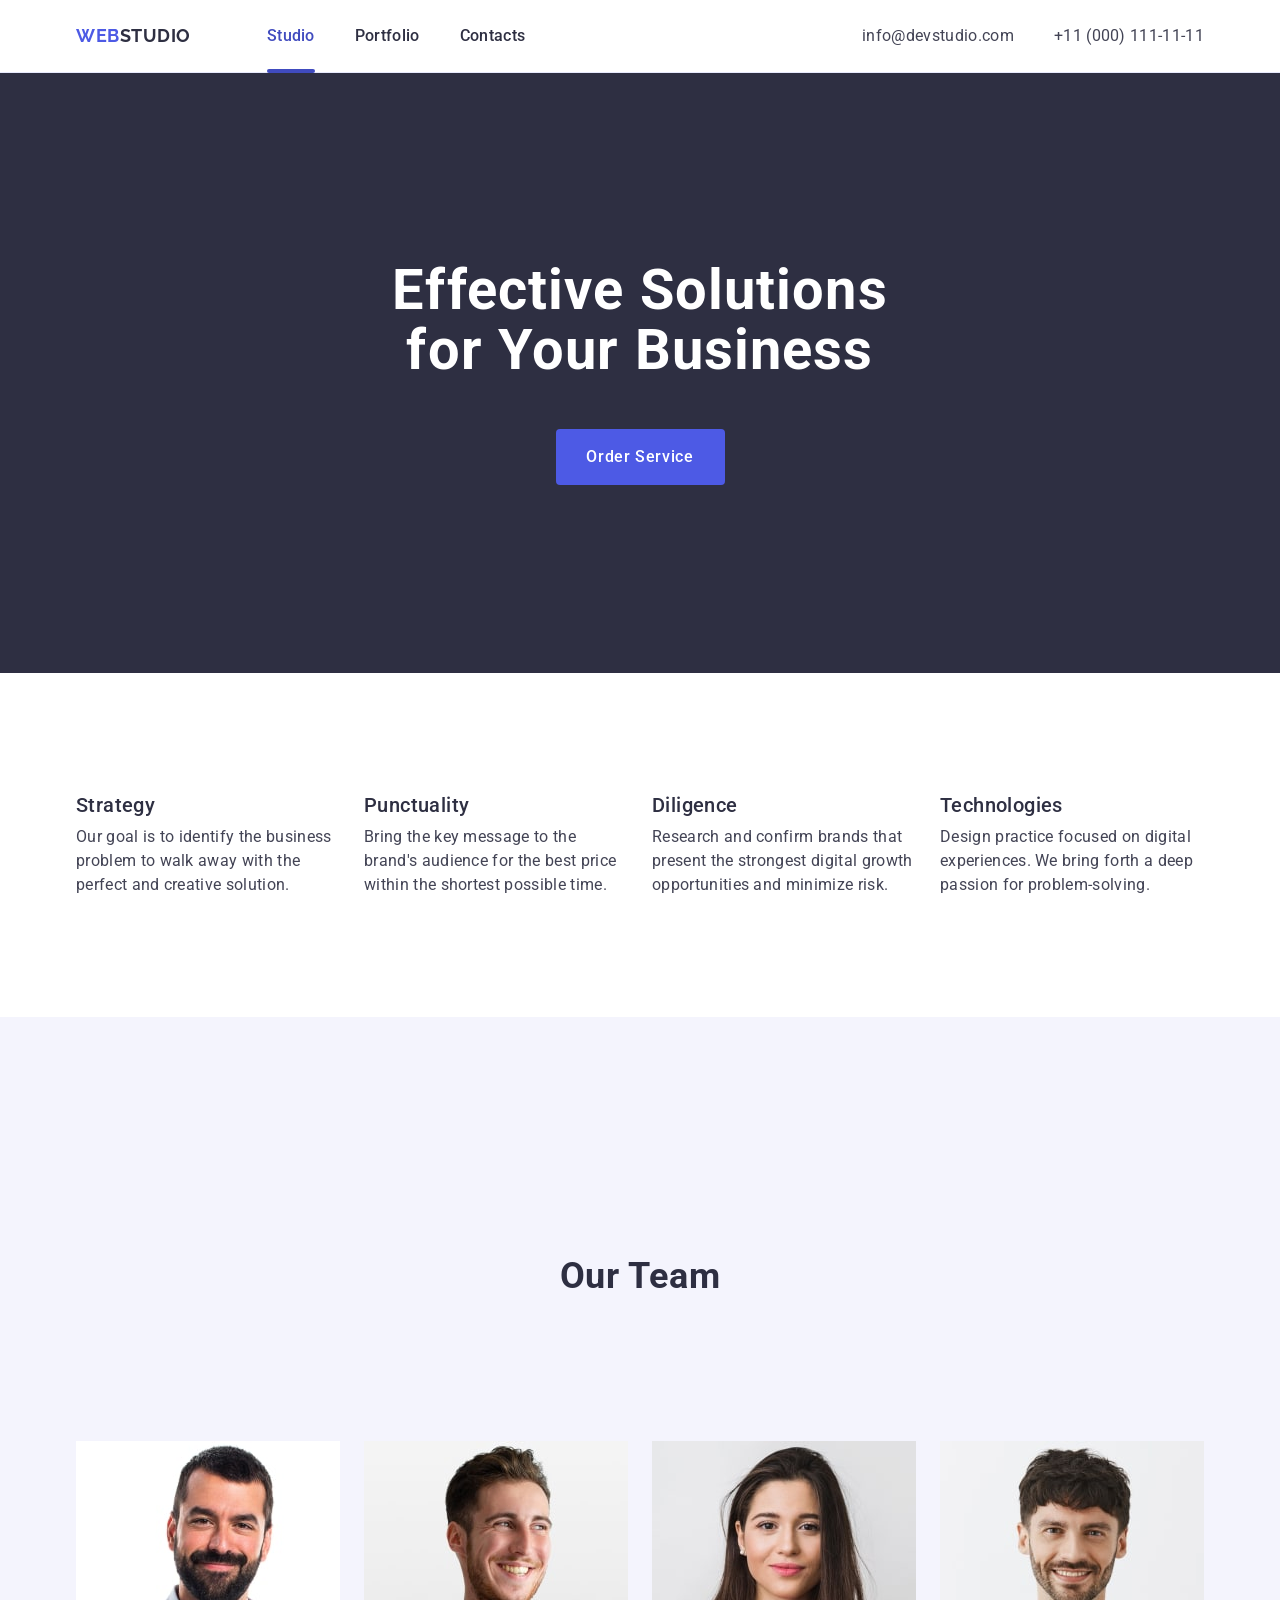
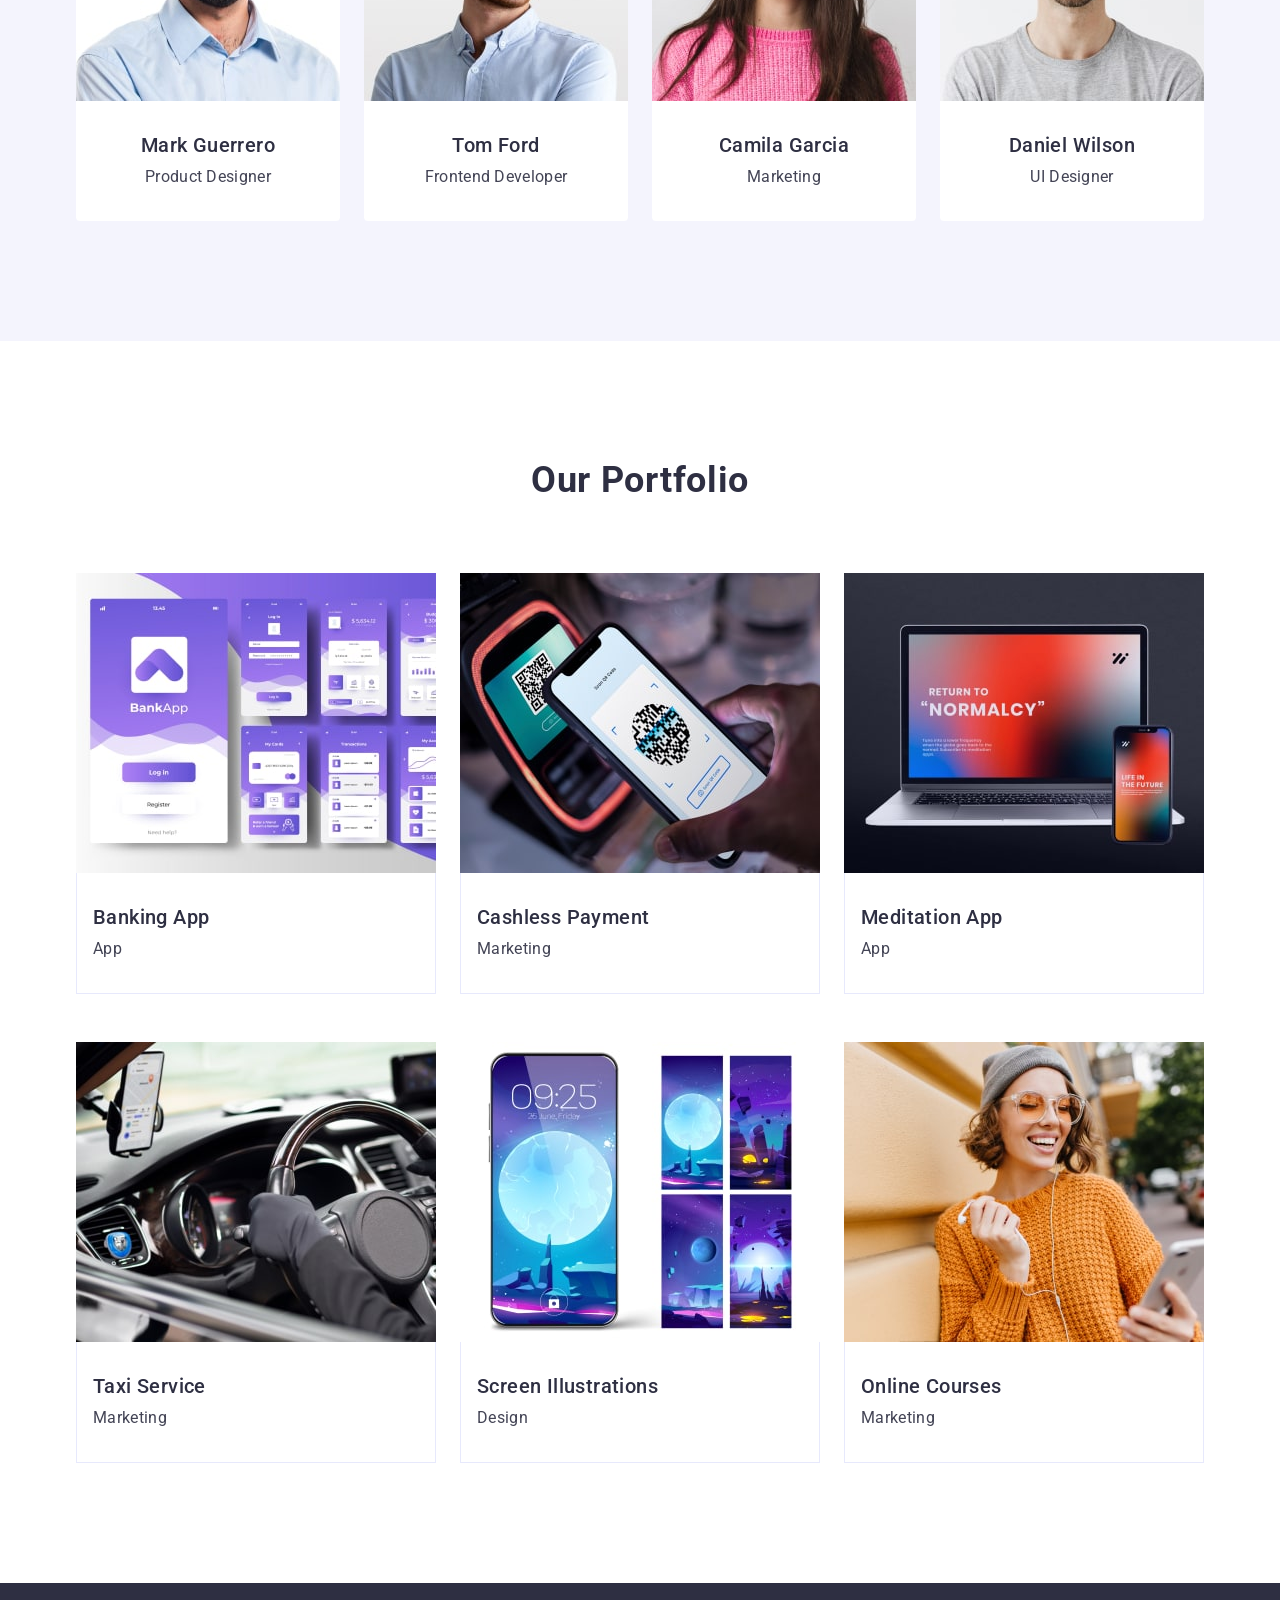
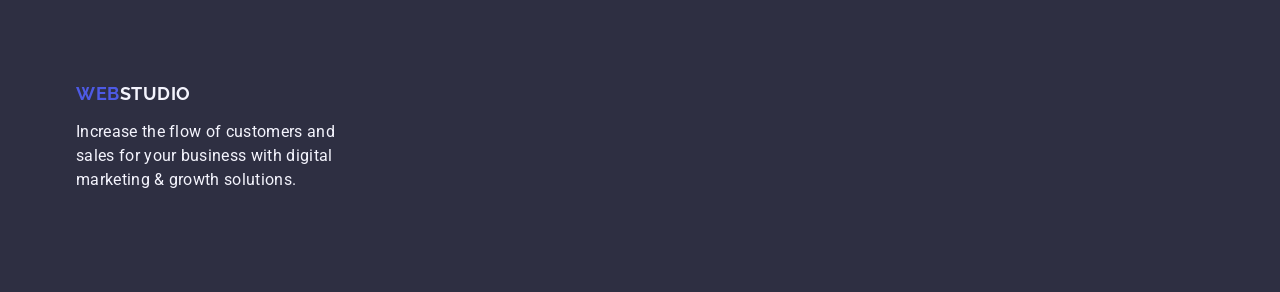
==== index.html @ a8d24aae "add styles to header" ====
<!DOCTYPE html>
<html lang="en">
<head>
    <meta charset="UTF-8">
    <meta name="viewport" content="width=, initial-scale=1.0">
    <title>goit-markup-hw-02</title>
    <link rel="preconnect" href="https://fonts.googleapis.com">
    <link rel="preconnect" href="https://fonts.gstatic.com" crossorigin>
    <link href="https://fonts.googleapis.com/css2?family=Raleway:wght@700&family=Roboto:wght@400;500;700&display=swap"
    rel="stylesheet">   
    <link rel="stylesheet" href="https://cdnjs.cloudflare.com/ajax/libs/modern-normalize/2.0.0/modern-normalize.min.css"
        integrity="sha512-4xo8blKMVCiXpTaLzQSLSw3KFOVPWhm/TRtuPVc4WG6kUgjH6J03IBuG7JZPkcWMxJ5huwaBpOpnwYElP/m6wg=="
        crossorigin="anonymous" referrerpolicy="no-referrer" />
    <link rel="stylesheet" href="./css/styles.css" />
</head>

<body>
    <!-- Верхня лінія-->
    <header class="header">
        <div class="container header-container">
            <nav class="header-navigation">
                <a class="header-logo" href="./index.html">Web<span class="header-accent">Studio</span></a>
            
                <ul class="header-menu-list">
                    <li class="header-nav-item ">
                        <a class="header-nav-link current" href="./index.html">Studio</a></li>
                    <li class="header-nav-item">
                        <a class="header-nav-link" href="">Portfolio</a></li>
                    <li class="header-nav-item">
                        <a class="header-nav-link" href="">Contacts</a></li>
                </ul>
            
            </nav>
            
            <address class="header-address">
                <ul class="header-address-list">
                    <li class="header-address-item">
                        <a class="header-address-link"
                            href="mailto:info@devstudio.com">info@devstudio.com</a>
                        </li>
                    <li class="header-address-item">
                        <a class="header-address-link" href="tel:+110001111111">+11 (000) 111-11-11</a>
                    </li>
                </ul>
            </address>
        </div>
        

    </header>

    <main>
        <section class="hero">
            <div class="container">
                <h1 class="hero-title">Effective Solutions for Your Business</h1>
                
                <button type="button" class="hero-btn">Order Service</button>
            </div>

        </section>

        <section class="features">
            <div class="container">
                <h2 class="visually-hidden">Features</h2>
                <ul class="features-list">
                    <li class="features-item">
                        <h3 class="features-subtitle">Strategy</h3>
                        <p class="features-item-text">Our goal is to identify the business problem to walk away with the perfect and
                            creative solution.</p>
                    </li>
                
                    <li class="features-item">
                        <h3 class="features-subtitle">Punctuality</h3>
                        <p class="features-item-text">Bring the key message to the brand's audience for the best price within the
                            shortest possible time.</p>
                    </li>
                
                    <li class="features-item">
                        <h3 class="features-subtitle">Diligence</h3>
                        <p class="features-item-text">Research and confirm brands that present the strongest digital growth
                            opportunities and minimize risk.</p>
                    </li>
                
                    <li class="features-item">
                        <h3 class="features-subtitle">Technologies</h3>
                        <p class="features-item-text">Design practice focused on digital experiences. We bring forth a deep passion for
                            problem-solving.</p>
                    </li>
                
                </ul>
            </div>
            
        </section>

        <!------ OUR TEAM -------->
        
        <section class="team">
            <div class="container">
                <h2 class="team-title">Our Team</h2>
                <ul class="team-list">
                    <li class="team-item">
                        <img class="team-photo" src="./images/img1.jpg" alt="Mark Guerrero" width="264" height="260">
                        <div class="team-container">
                            <h3 class="team-subtitle">Mark Guerrero</h3>
                            <p class="team-item-text">Product Designer</p>
                        </div>
                        
                    </li>
                
                    <li class="team-item">
                        <img class="team-photo" src="./images/img2.jpg" alt="Tom Ford" width="264" height="260">
                        <div class="team-container">
                            <h3 class="team-subtitle">Tom Ford</h3>
                            <p class="team-item-text">Frontend Developer</p>
                        </div>
                        
                    </li>
                
                    <li class="team-item">
                        <img class="team-photo" src="./images/img3.jpg" alt="Camila Garcia" width="264" height="260">
                        <div class="team-container">
                            <h3 class="team-subtitle">Camila Garcia</h3>
                            <p class="team-item-text">Marketing</p>
                        </div>
                        
                    </li>
                
                    <li class="team-item">
                        <img class="team-photo" src="./images/img4.jpg" alt="Daniel Wilson" width="264" height="260">
                        <div class="team-container">
                            <h3 class="team-subtitle">Daniel Wilson</h3>
                            <p class="team-item-text">UI Designer</p>
                        </div>
                       
                    </li>
                </ul>
            </div>
            
        </section>

        <!-- -----PORTFOLIO---------->
        <section class="portfolio">
            <div class="container portfolio-container">
                <h2 class="portfolio-title">Our Portfolio</h2>
                <ul class="portfolio-list">
                    <li class="portfolio-item">
                        <img class="portfolio-photo" src="./images/img5.jpg" alt="Banking App" width="360">
                        <div class="port-content">
                            <h3 class="portfolio-subtitle">Banking App</h3>
                            <p class="portfolio-item-text">App</p>
                        </div>
                        
                    </li>
                    <li class="portfolio-item">
                        <img class="portfolio-photo" src="./images/img6.jpg" alt="Cashless Payment" width="360">
                        <div class="port-content">
                            <h3 class="portfolio-subtitle">Cashless Payment</h3>
                            <p class="portfolio-item-text">Marketing</p>
                        </div>
                    <li class="portfolio-item">
                        <img class="portfolio-photo" src="./images/img7.jpg" alt="Meditation App" width="360">
                        <div class="port-content">
                            <h3 class="portfolio-subtitle">Meditation App</h3>
                            <p class="portfolio-item-text">App</p>
                        </div>
                    </li>
                    <li class="portfolio-item">
                        <img class="portfolio-photo" src="./images/img8.jpg" alt="Taxi Service" width="360">
                       <div class="port-content ">
                        <h3 class="portfolio-subtitle">Taxi Service</h3>
                        <p class="portfolio-item-text">Marketing</p>
                       </div>
                    </li>
                    <li class="portfolio-item">
                        <img class="portfolio-photo" src="./images/img9.jpg" alt="Screen Illustrations" width="360">
                        <div class="port-content">
                            <h3 class="portfolio-subtitle">Screen Illustrations</h3>
                            <p class="portfolio-item-text">Design</p>
                        </div>
                    </li>
                    <li class="portfolio-item">
                        <img class="portfolio-photo" src="./images/img10.jpg" alt="Girl with phone" width="360">
                        <div class="port-content">
                            <h3 class="portfolio-subtitle">Online Courses</h3>
                            <p class="portfolio-item-text">Marketing</p>
                        </div>
                    </li>
                </ul>
            </div>

            
        </section>

    </main>

    <!-- FOOTER-->
    <footer class="footer">
        <div class="container">
            <a class="footer-logo" href="./index.html">Web<span class="footer-accent">Studio</span></a>
            
            <p class="footer-text">Increase the flow of customers and sales for your business with digital marketing & growth
                solutions.</p>
        </div>
        
    </footer>

</body>
</html>
---- css/styles.css ----
:root {
    --iris: #4d5ae5;
    --ocean: #404bbf;
    --navy-blue: #2e2f42;
    --green: #31d0aa;
    --slate: #434455;
    --light-slate: #8e8f99;
    --cornflower: #e7e9fc;
    --cloud: #f4f4fd;
    --navy-blue-modal: rgba(46, 47, 66, 0.4);
    --grey: rgba(46, 47, 66, 0.7);
    --white: #fff;
    --dairy: #fcfcfc;
}


body {
    font-family: 'Roboto', sans-serif;
    color: #434455;
    background-color: #FFFFFF;
}

/* ------reset------ */

 ul,
 ol {
    list-style-type: none;
    margin-top: 0;
    margin-bottom: 0;
    padding-left: 0;
 }

 h1,
 h2,
 h3,
 h4,
 h5,
 h6,
 p {
    margin-top: 0;
    margin-bottom: 0;
 }

 a {
    text-decoration: none;
 }

 button {
    cursor: pointer;
 }

 img {
     display: block;
 }

   

 /*------ common------- */

.container {
    width: 1158px;
    padding: 0 15px;
    margin: 0 auto;
}

.visually-hidden {
    position: absolute;
    width: 1px;
    height: 1px;
    margin: -1px;
    border: 0;
    padding: 0;
    white-space: nowrap;
    clip-path: inset(100%);
    clip: rect(0 0 0 0);
    overflow: hidden;
}

/* --------------------HEADER----------------------- */

.header {
    border-bottom: 1px solid #e7e9fc;
    box-shadow: 0 1px 6px 0 rgba(46, 47, 66, 0.08), 0 1px 1px 0 rgba(46, 47, 66, 0.16), 0 2px 1px 0 rgba(46, 47, 66, 0.08);
    
}

.header-container {
    display: flex;
    align-items: center;
}


.header-navigation {
    display: flex;
    align-items: center;
}

 .header-logo {
    font-family: "Raleway", sans-serif;
    font-weight: 700;
    font-size: 18px;
    line-height: 1.17;
    letter-spacing: 0.03em;
    text-transform: uppercase;
    color: var(--iris);
    padding: 24px 0;
    margin-right: 76px;
 }

.header-menu-list {
    display: flex;
    align-items: center;
    gap: 40px;
}

 .header-accent {
   color: var(--navy-blue);
 }
 
 .header-nav-link {
    display: block;
    padding: 24px 0;
    font-weight: 500;
    font-size: 16px;
    line-height: 1.50;
    letter-spacing: 0.02em;
    color: var(--navy-blue);
    
 }

 .header-nav-link.current {
    position: relative;
 }

 .header-nav-link.current::after {
    content: '';
   
    position: absolute;
    left: 0;
    bottom: -1px;

    width: 100%;
    height: 4px;
    border-radius: 2px;

    background-color: var(--ocean);
    transition: color 250ms cubic-bezier(0.4, 0, 0.2, 1);

 }

 .header-address {
    font-style: normal;
    margin-left: auto;
 }

 .header-address-list {
    display: flex;
    align-items: center;
    gap: 40px;
 }

.header-nav-link:hover,
.header-nav-link:focus,
.header-address-link:hover,
.header-address-link:focus,
.header-nav-link.current {
    color: #404bbf;
}


 .header-address-link {
    display: block;
    padding: 24px 0;
    font-weight: 400;
    font-size: 16px;
    line-height: 1.50;
    letter-spacing: 0.02em;
    color: var(--slate);
    font-style: normal;
    transition: color 250ms cubic-bezier(0.4, 0, 0.2, 1);
 }

 .hero {
    background-color: #2e2f42;
    padding: 188px 0;   
}

.hero-title {
    max-width: 496px;
    margin: 0 auto;
    margin-bottom: 48px;
    font-weight: 700;
    font-size: 56px;
    line-height: 1.07;
    letter-spacing: 0.02em;
    text-align: center;
    color: #ffffff
   
}
 
 .hero-btn {
    min-width: 169px;
    height: 56px;
    border: none;
    border-radius: 4px;
    font-family: "Roboto", sans-serif;
    font-weight: 500;
    font-size: 16px;
    line-height: 1.50;
    letter-spacing: 0.04em;
    color: var(--white);
    background: var(--iris);
    margin: 0 auto;
    display: block;
 }
   
 .hero-btn:hover,
 .hero-btn:focus {
    background-color: #404BBF;
 }


 /*------------- FEATURES--------- */
.features {
    padding-top: 120px;
    padding-bottom: 120px;
}

.features-list {
    display: flex;
    align-items: center;
    gap: 24px;

}

.features-item {
    width: calc((100% - 72px) / 4);
}

 .features-subtitle {
    font-weight: 500;
    font-size: 20px;
    line-height: 1.20;
    letter-spacing: 0.02em;
    color: var(--navy-blue);
    margin-bottom: 8px;
 }

 .features-item-text {
    /* font-weight: 400; */
    font-size: 16px;
    line-height: 1.50;
    letter-spacing: 0.02em;
    color: var(--slate);
 }

 /* -----------OUR TEAM------- */
.team {
    background-color: #F4F4FD;
    padding: 120px 0;
    
}

.team-item {
    background-color: #FFFFFF;
    border-radius: 0px 0px 4px 4px;
}

.team-container {
    padding: 32px 0;
}


 .team-title {
    margin-bottom: 72px;
    padding-top: 120px;
    padding-bottom: 72px;
    font-weight: 700;
    font-size: 36px;
    line-height: 1.11;
    letter-spacing: 0.02em;
    text-align: center;
    color: var(--navy-blue);
    text-transform: capitalize;
 }

.team-list {
    display: flex;
    align-items: center;
    gap: 24px;
}

.team-subtitle {
    margin-bottom: 8px;
    font-weight: 500;
    font-size: 20px;
    line-height: 1.20;
    letter-spacing: 0.02em;
    text-align: center;
    color: var(--navy-blue);
    
}

.team-item-text {
    font-size: 16px;
    line-height: 1.50;
    letter-spacing: 0.02em;
    text-align: center;
    color: var(--slate);
}

/* ------OUR PORTFOLIO------ */
.portfolio {
    padding-top: 120px;
    padding-bottom: 120px;
}



.portfolio-title {
    margin-bottom: 72px;
    font-weight: 700;
    font-size: 36px;
    line-height: 1.11;
    text-align: center;
    letter-spacing: 0.02em;
    color: var(--navy-blue);
    text-transform: capitalize;
}

.portfolio-list {
    display: flex;
    flex-wrap: wrap;
    align-items: center;
    column-gap: 24px;
    row-gap: 48px;
}

.portfolio-item {
    width: calc((100% - 48px) / 3);
}

.port-content {
padding: 32px 16px;
border: 1px solid #e7e9fc;
border-top: none;
}

.portfolio-subtitle {
    margin-bottom: 8px;
    font-weight: 500;
    font-size: 20px;
    line-height: 1.20;
    letter-spacing: 0.02em;
    color: var(--navy-blue);
}

.portfolio-item-text {
    font-size: 16px;
    line-height: 1.50;
    letter-spacing: 0.02em;
    color: var(--slate);
}

/* -------Footer-------- */
.footer {
    background-color: #2e2f42;
    padding: 100px 0;
}

.footer-logo {
    display: inline-block;
    margin-bottom: 16px;
    font-family: "Raleway", sans-serif;
    font-weight: 700;
    font-size: 18px;
    line-height: 1.17;
    letter-spacing: 0.03em;
    text-transform: uppercase;
    color: var(--iris);
}

.footer-accent{
    color: var(--cloud);
}

.footer-text {
    max-width: 264px;
    font-size: 16px;
    line-height: 1.50;
    letter-spacing: 0.02em;
    color: var(--cloud);
    line-height: 1.5;
    color:#F4F4FD;
}
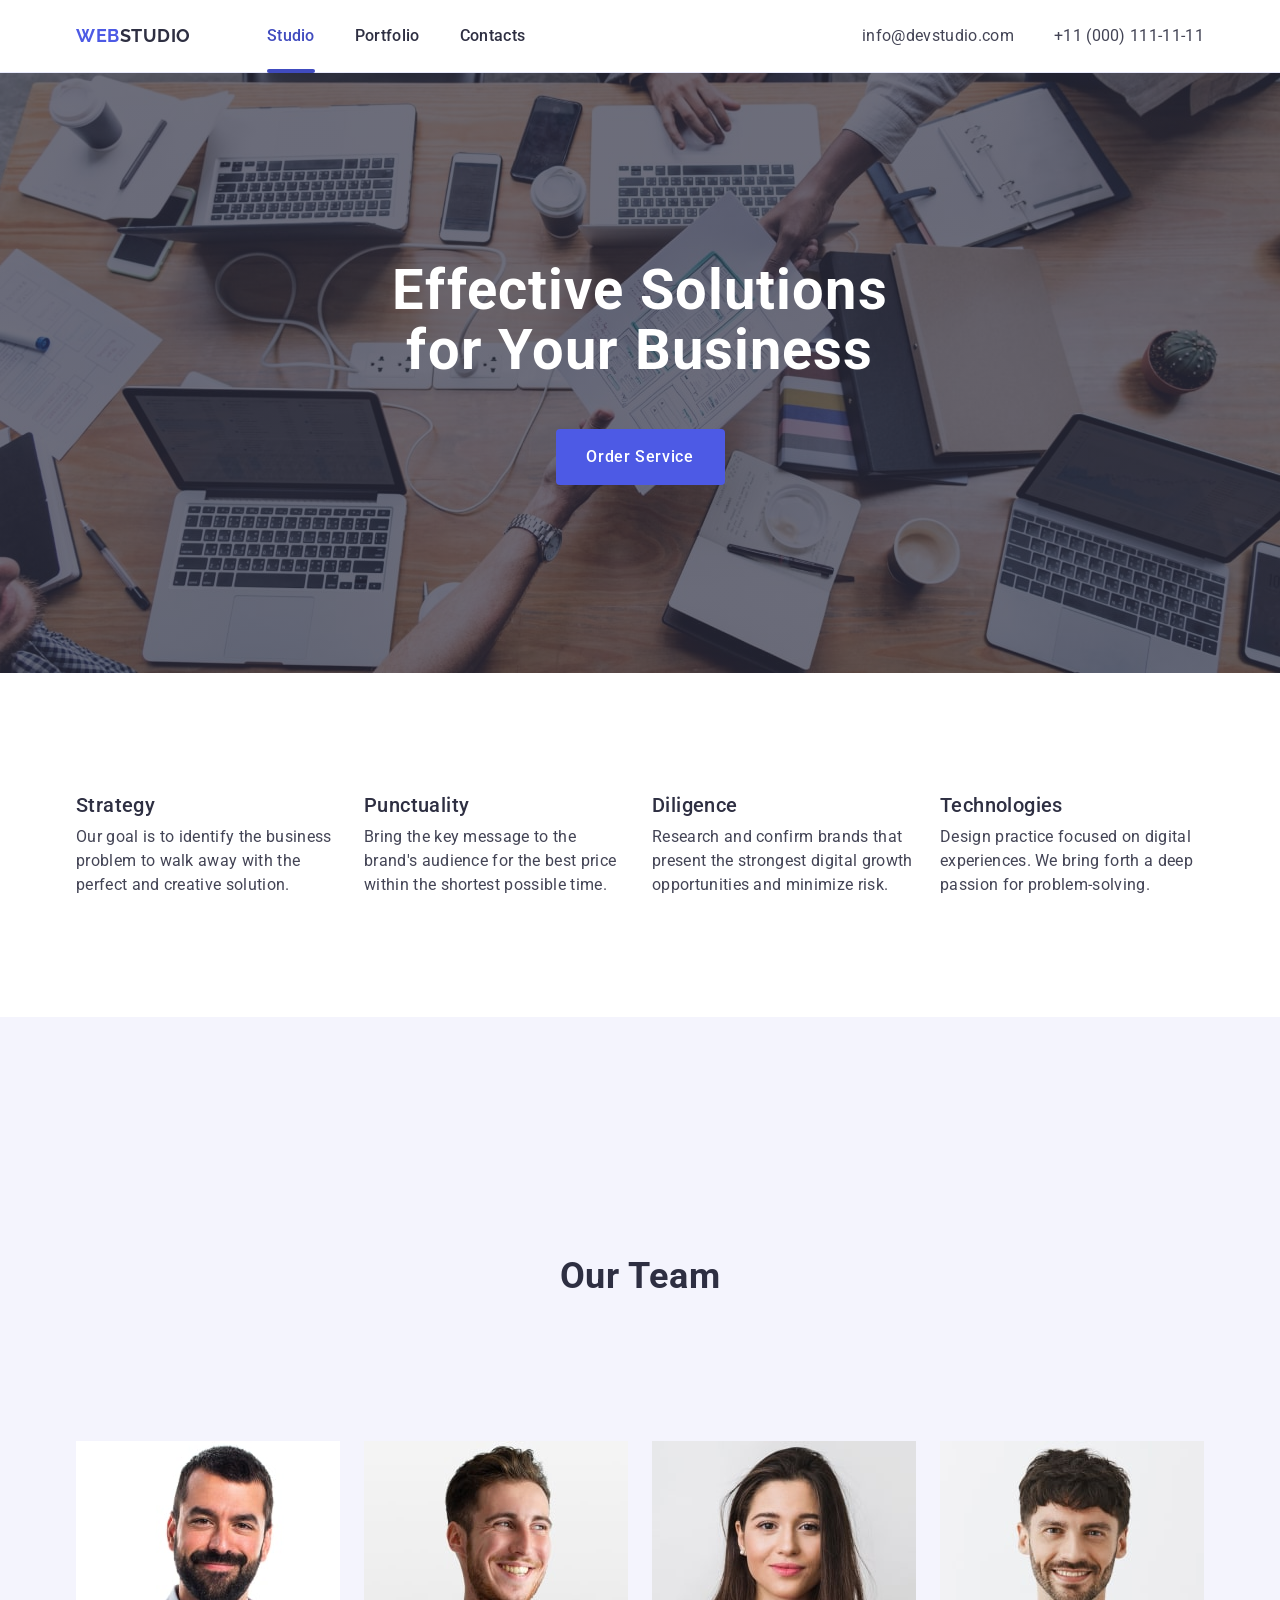
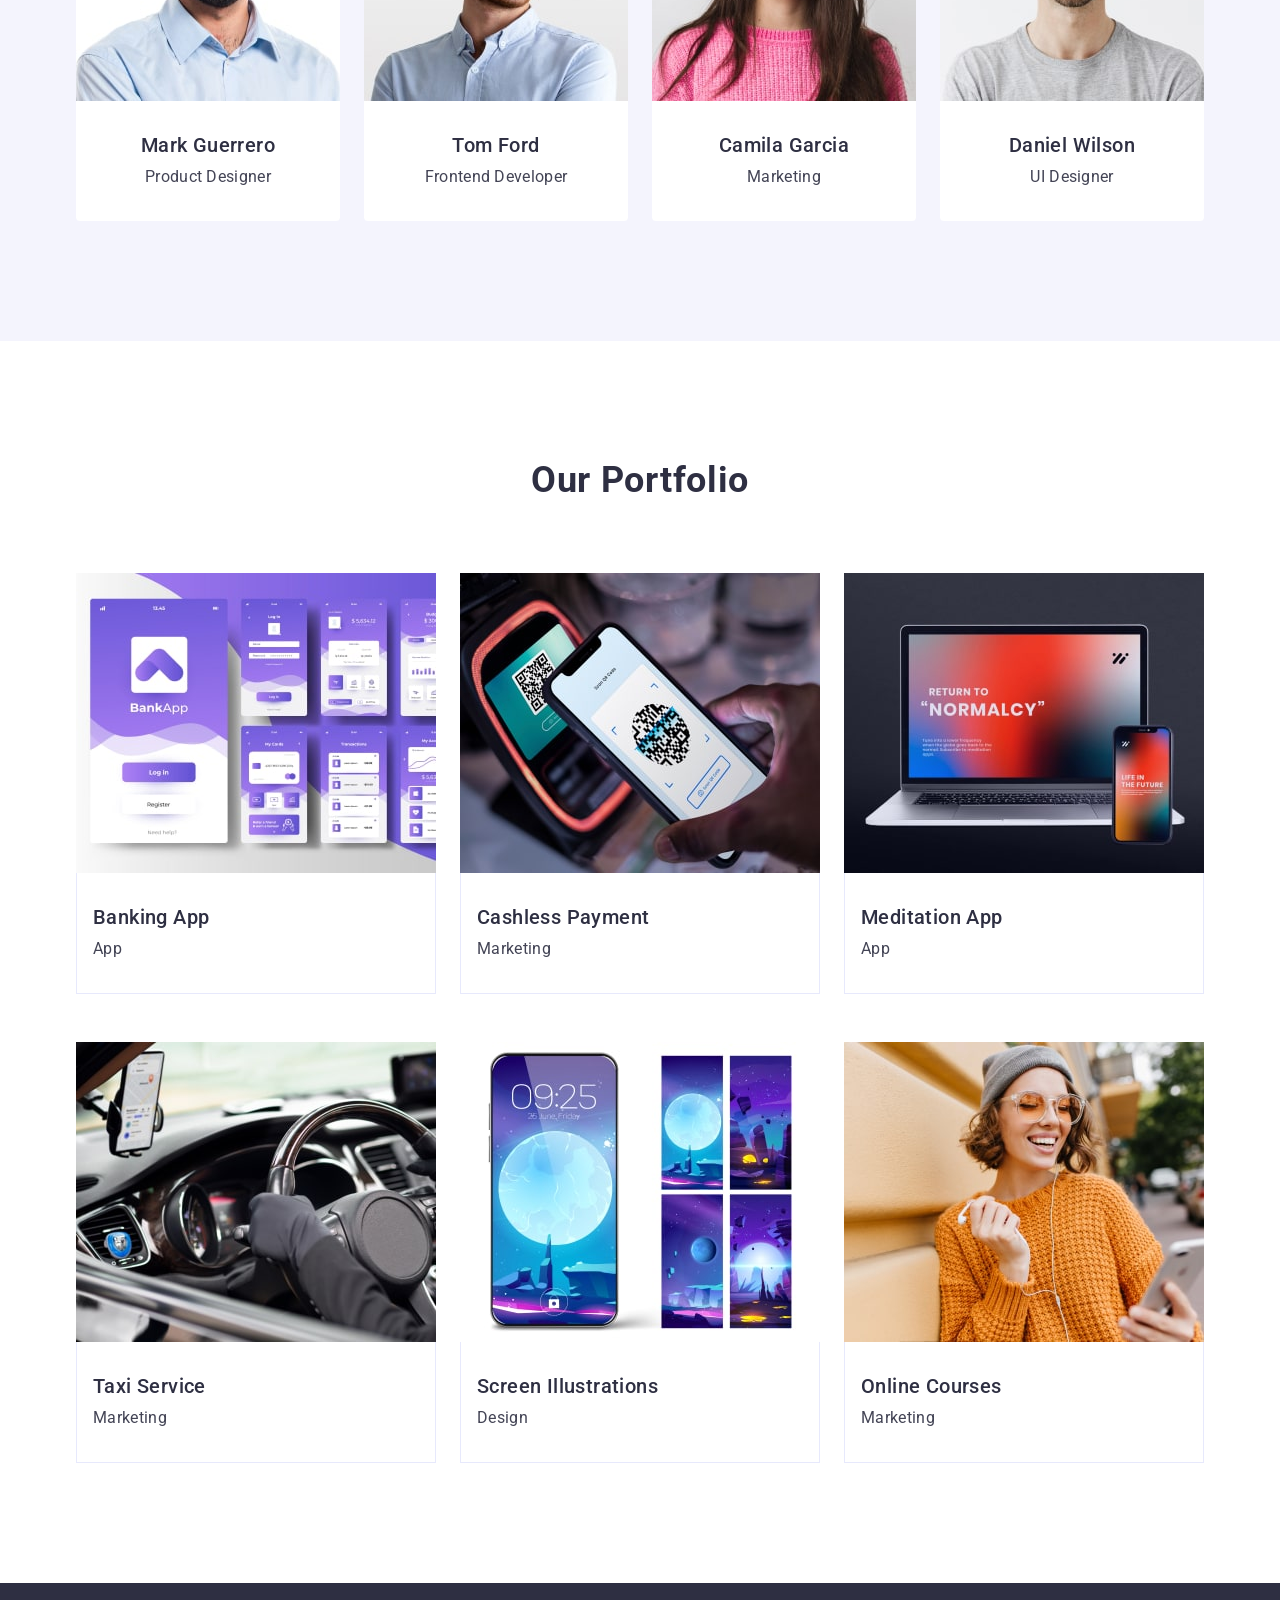
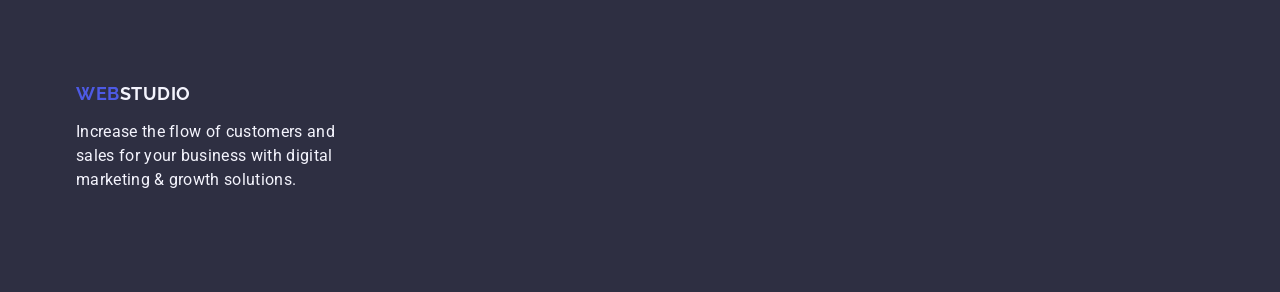
==== commit 3722ea8e: "add svg sprite" ====
--- a/index.html
+++ b/index.html
@@ -63,27 +63,39 @@
                 <h2 class="visually-hidden">Features</h2>
                 <ul class="features-list">
                     <li class="features-item">
-                        <h3 class="features-subtitle">Strategy</h3>
-                        <p class="features-item-text">Our goal is to identify the business problem to walk away with the perfect and
-                            creative solution.</p>
-                    </li>
-                
-                    <li class="features-item">
-                        <h3 class="features-subtitle">Punctuality</h3>
-                        <p class="features-item-text">Bring the key message to the brand's audience for the best price within the
-                            shortest possible time.</p>
-                    </li>
-                
-                    <li class="features-item">
-                        <h3 class="features-subtitle">Diligence</h3>
-                        <p class="features-item-text">Research and confirm brands that present the strongest digital growth
-                            opportunities and minimize risk.</p>
-                    </li>
-                
-                    <li class="features-item">
-                        <h3 class="features-subtitle">Technologies</h3>
-                        <p class="features-item-text">Design practice focused on digital experiences. We bring forth a deep passion for
-                            problem-solving.</p>
+                        <div>
+                            <h3 class="features-subtitle">Strategy</h3>
+                            <p class="features-item-text">Our goal is to identify the business problem to walk away with the perfect and
+                                creative solution.</p>
+                        </div>
+                        
+                    </li>
+                
+                    <li class="features-item">
+                        <div>
+                            <h3 class="features-subtitle">Punctuality</h3>
+                            <p class="features-item-text">Bring the key message to the brand's audience for the best price within the
+                                shortest possible time.</p>
+                        </div>
+                        
+                    </li>
+                
+                    <li class="features-item">
+                        <div>
+                            <h3 class="features-subtitle">Diligence</h3>
+                            <p class="features-item-text">Research and confirm brands that present the strongest digital growth
+                                opportunities and minimize risk.</p>
+                        </div>
+                        
+                    </li>
+                
+                    <li class="features-item">
+                        <div>
+                            <h3 class="features-subtitle">Technologies</h3>
+                            <p class="features-item-text">Design practice focused on digital experiences. We bring forth a deep passion for
+                                problem-solving.</p>
+                        </div>
+                        
                     </li>
                 
                 </ul>
--- a/css/styles.css
+++ b/css/styles.css
@@ -182,7 +182,17 @@
 
  .hero {
     background-color: #2e2f42;
-    padding: 188px 0;   
+    text-align: center;
+    padding: 188px 0;  
+    
+    background-image: linear-gradient(rgba(46, 47, 66, 0.7), rgba(46, 47, 66, 0.7)) ,url(../images/bg.jpg);
+    max-width: 1440px;
+    height: 600px;
+    background-size: cover;
+    background-repeat: no-repeat;
+    background-position: center;
+    margin-left: auto;
+    margin-right: auto;
 }
 
 .hero-title {
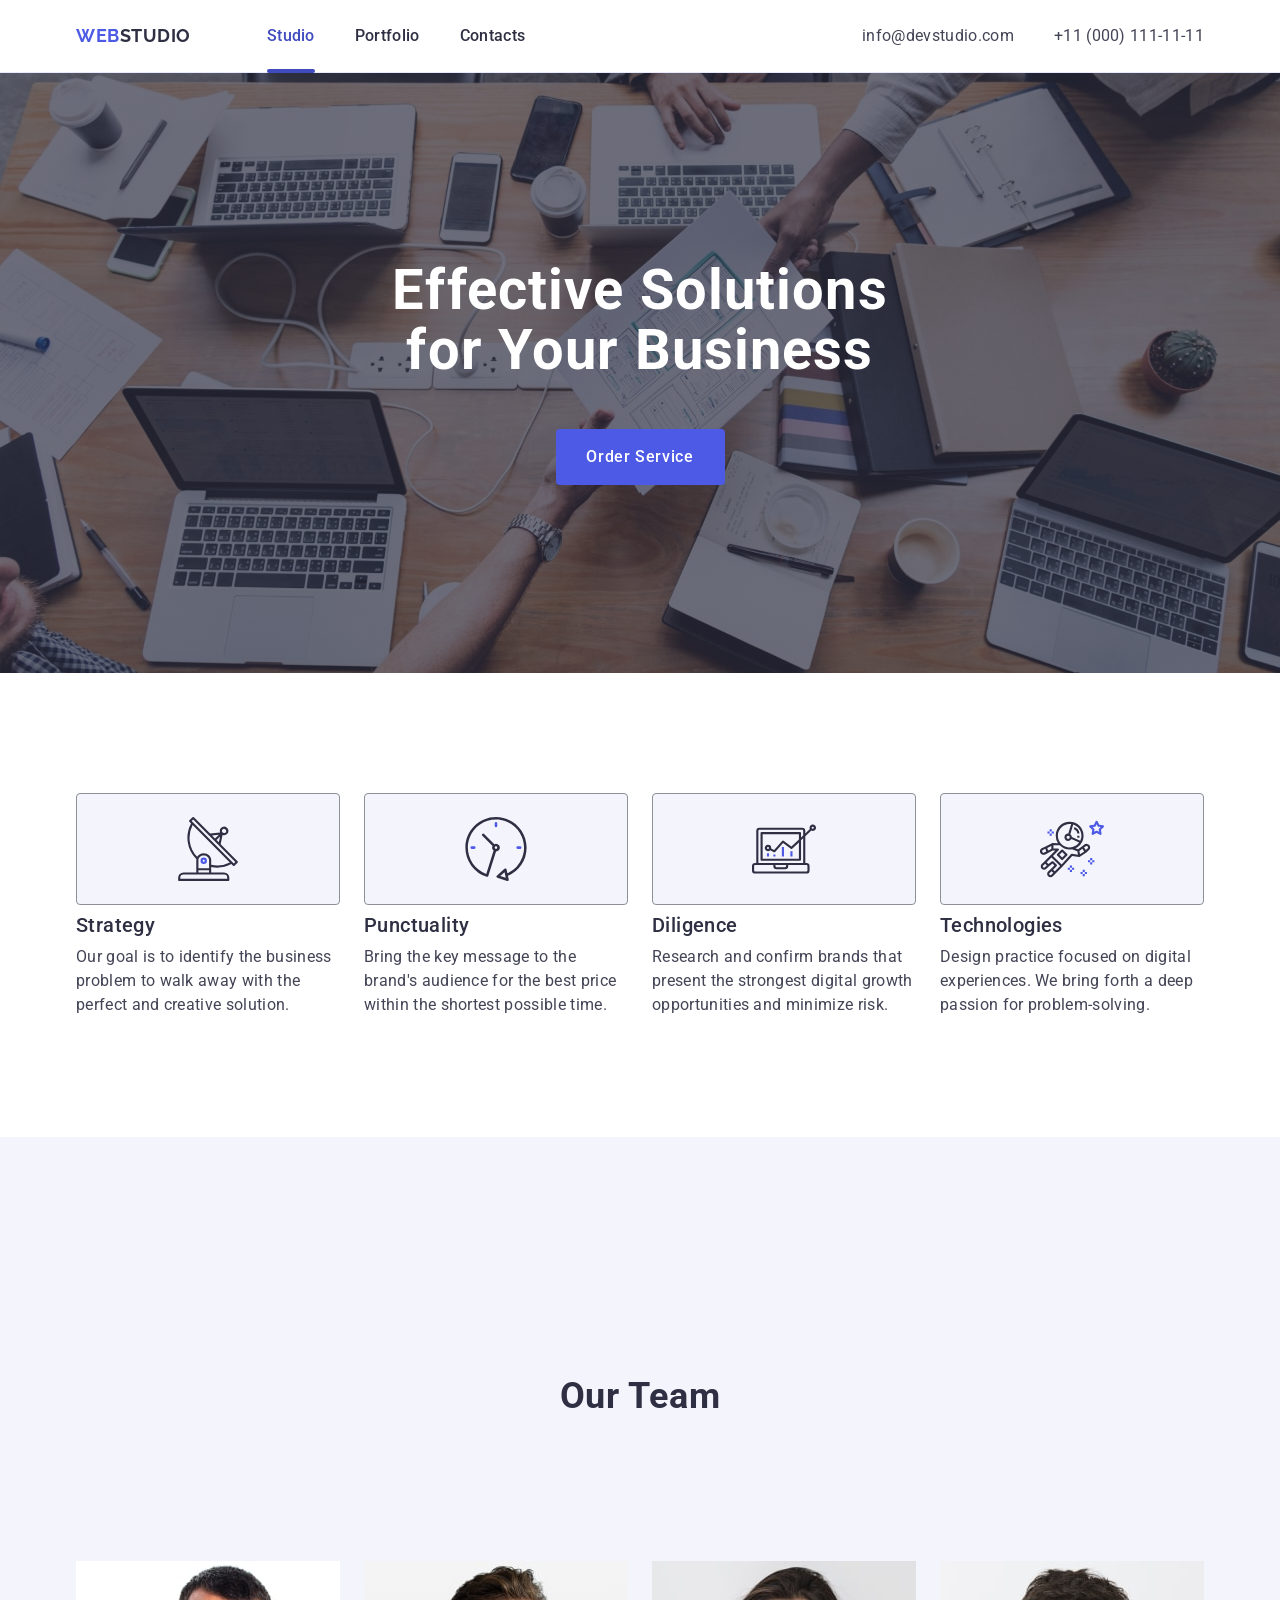
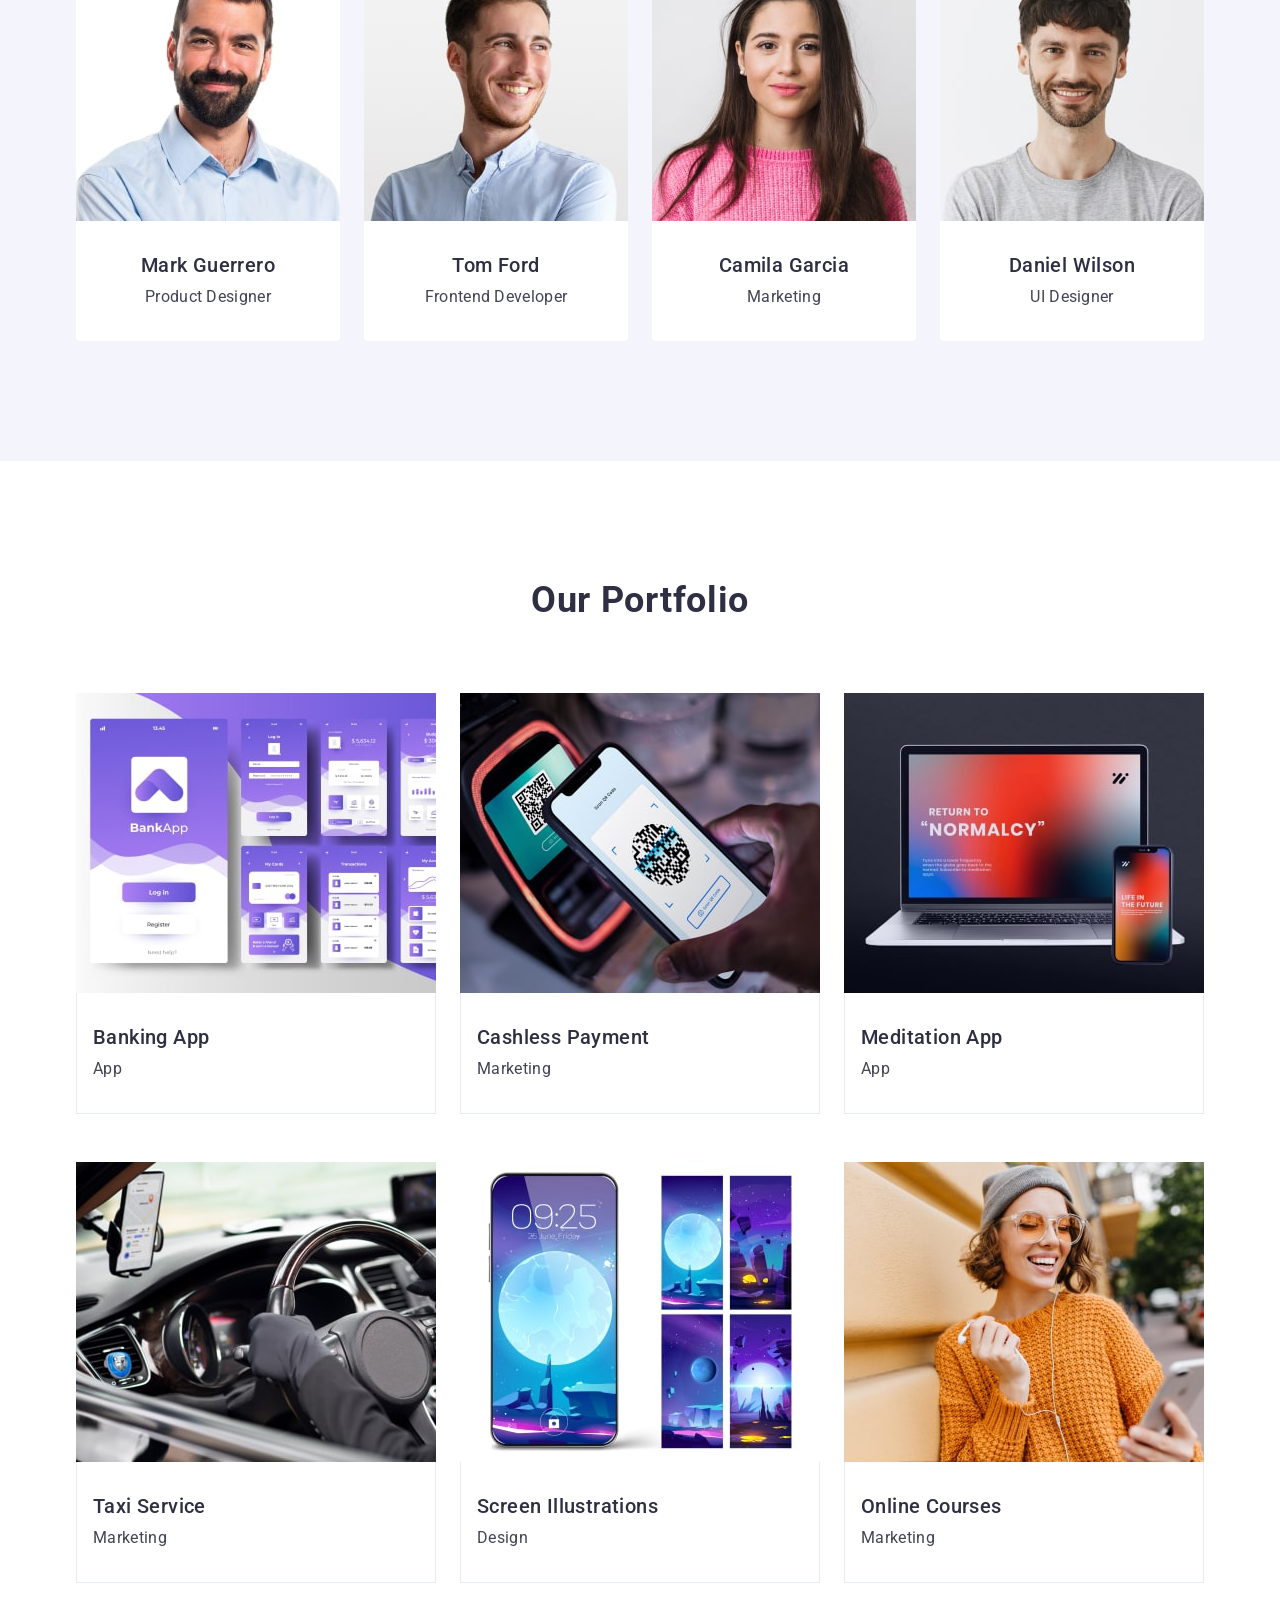
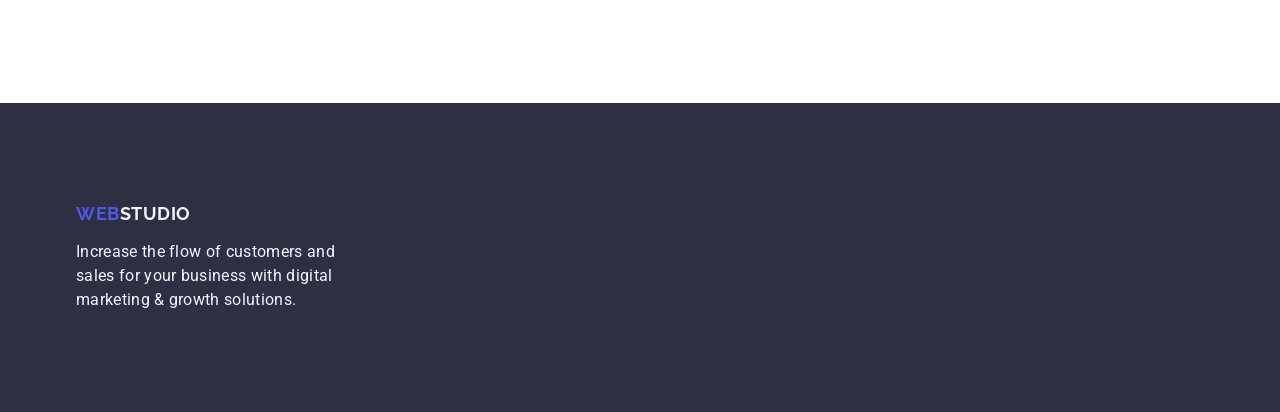
==== commit 45329288: "add icons to features" ====
--- a/index.html
+++ b/index.html
@@ -63,39 +63,53 @@
                 <h2 class="visually-hidden">Features</h2>
                 <ul class="features-list">
                     <li class="features-item">
-                        <div>
-                            <h3 class="features-subtitle">Strategy</h3>
-                            <p class="features-item-text">Our goal is to identify the business problem to walk away with the perfect and
-                                creative solution.</p>
-                        </div>
-                        
-                    </li>
-                
-                    <li class="features-item">
-                        <div>
-                            <h3 class="features-subtitle">Punctuality</h3>
-                            <p class="features-item-text">Bring the key message to the brand's audience for the best price within the
-                                shortest possible time.</p>
-                        </div>
-                        
-                    </li>
-                
-                    <li class="features-item">
-                        <div>
-                            <h3 class="features-subtitle">Diligence</h3>
-                            <p class="features-item-text">Research and confirm brands that present the strongest digital growth
-                                opportunities and minimize risk.</p>
-                        </div>
-                        
-                    </li>
-                
-                    <li class="features-item">
-                        <div>
-                            <h3 class="features-subtitle">Technologies</h3>
-                            <p class="features-item-text">Design practice focused on digital experiences. We bring forth a deep passion for
-                                problem-solving.</p>
-                        </div>
-                        
+                        <div class="svg-icon">
+                            <svg>
+                                <use href="./images/icons.svg#icon-antenna" ></use>
+                            </svg>
+                        </div>
+                        
+                        <h3 class="features-subtitle">Strategy</h3>
+                        <p class="features-item-text">Our goal is to identify the business problem to walk away with the perfect and
+                            creative solution.</p>
+                        
+                    </li>
+                
+                    <li class="features-item">
+                        <div class="svg-icon">
+                            <svg>
+                                <use href="./images/icons.svg#icon-clock"></use>
+                            </svg>                           
+                        </div>
+
+                        <h3 class="features-subtitle">Punctuality</h3>
+                        <p class="features-item-text">Bring the key message to the brand's audience for the best price within the
+                            shortest possible time.</p>
+                        
+                    </li>
+                
+                    <li class="features-item">
+                        <div class="svg-icon">
+                            <svg>
+                                <use href="./images/icons.svg#icon-diagram"></use>
+                            </svg>                           
+                        </div>
+
+                        <h3 class="features-subtitle">Diligence</h3>
+                        <p class="features-item-text">Research and confirm brands that present the strongest digital growth
+                            opportunities and minimize risk.</p>
+                    </li>
+                
+                    <li class="features-item">
+                        <div class="svg-icon">
+                            <svg>
+                                <use href="./images/icons.svg#icon-astronaut"></use>
+                            </svg>
+                        </div>
+
+                        <h3 class="features-subtitle">Technologies</h3>
+                        <p class="features-item-text">Design practice focused on digital experiences. We bring forth a deep passion for
+                            problem-solving.</p>
                     </li>
                 
                 </ul>
--- a/css/styles.css
+++ b/css/styles.css
@@ -126,10 +126,12 @@
     letter-spacing: 0.02em;
     color: var(--navy-blue);
     
+    
  }
 
  .header-nav-link.current {
     position: relative;
+    transition: color 250ms cubic-bezier(0.4, 0, 0.2, 1);
  }
 
  .header-nav-link.current::after {
@@ -222,6 +224,8 @@
     background: var(--iris);
     margin: 0 auto;
     display: block;
+    transition: background-color 250ms cubic-bezier(0.4, 0, 0.2, 1);;
+
  }
    
  .hero-btn:hover,
@@ -245,6 +249,29 @@
 
 .features-item {
     width: calc((100% - 72px) / 4);
+
+    display: block;
+    content: "";
+    /* height: 120px;
+    margin-bottom: 30px;
+    background-color: #f5f4fa; */
+}
+
+.svg-icon {
+    display: flex;
+    align-items: center;
+    justify-content: center;
+    height: 112px;
+    background-color: #f4f4fd;
+    border-radius: 4px;
+    border: 1px solid #8e8f99;
+    margin-bottom: 8px;
+
+}
+
+svg {
+    width: 64px;
+    height: 64px;
 }
 
  .features-subtitle {
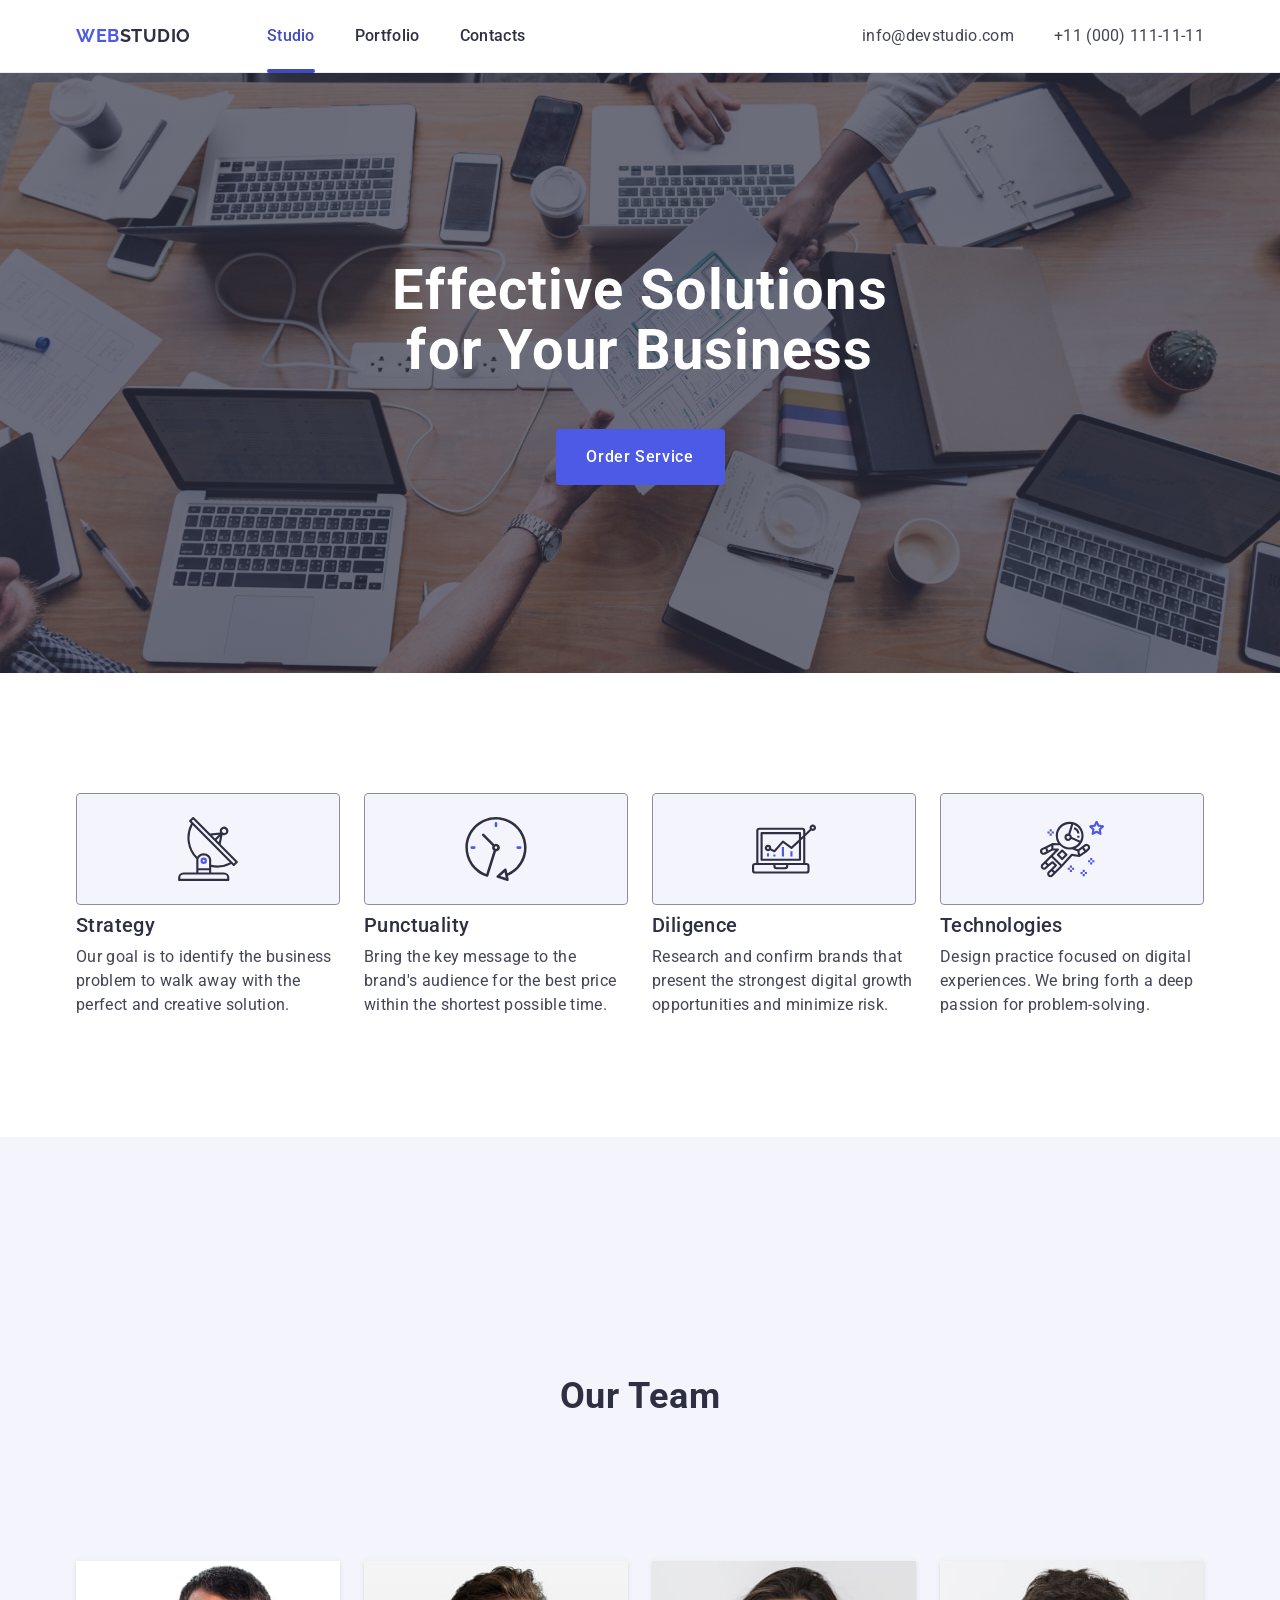
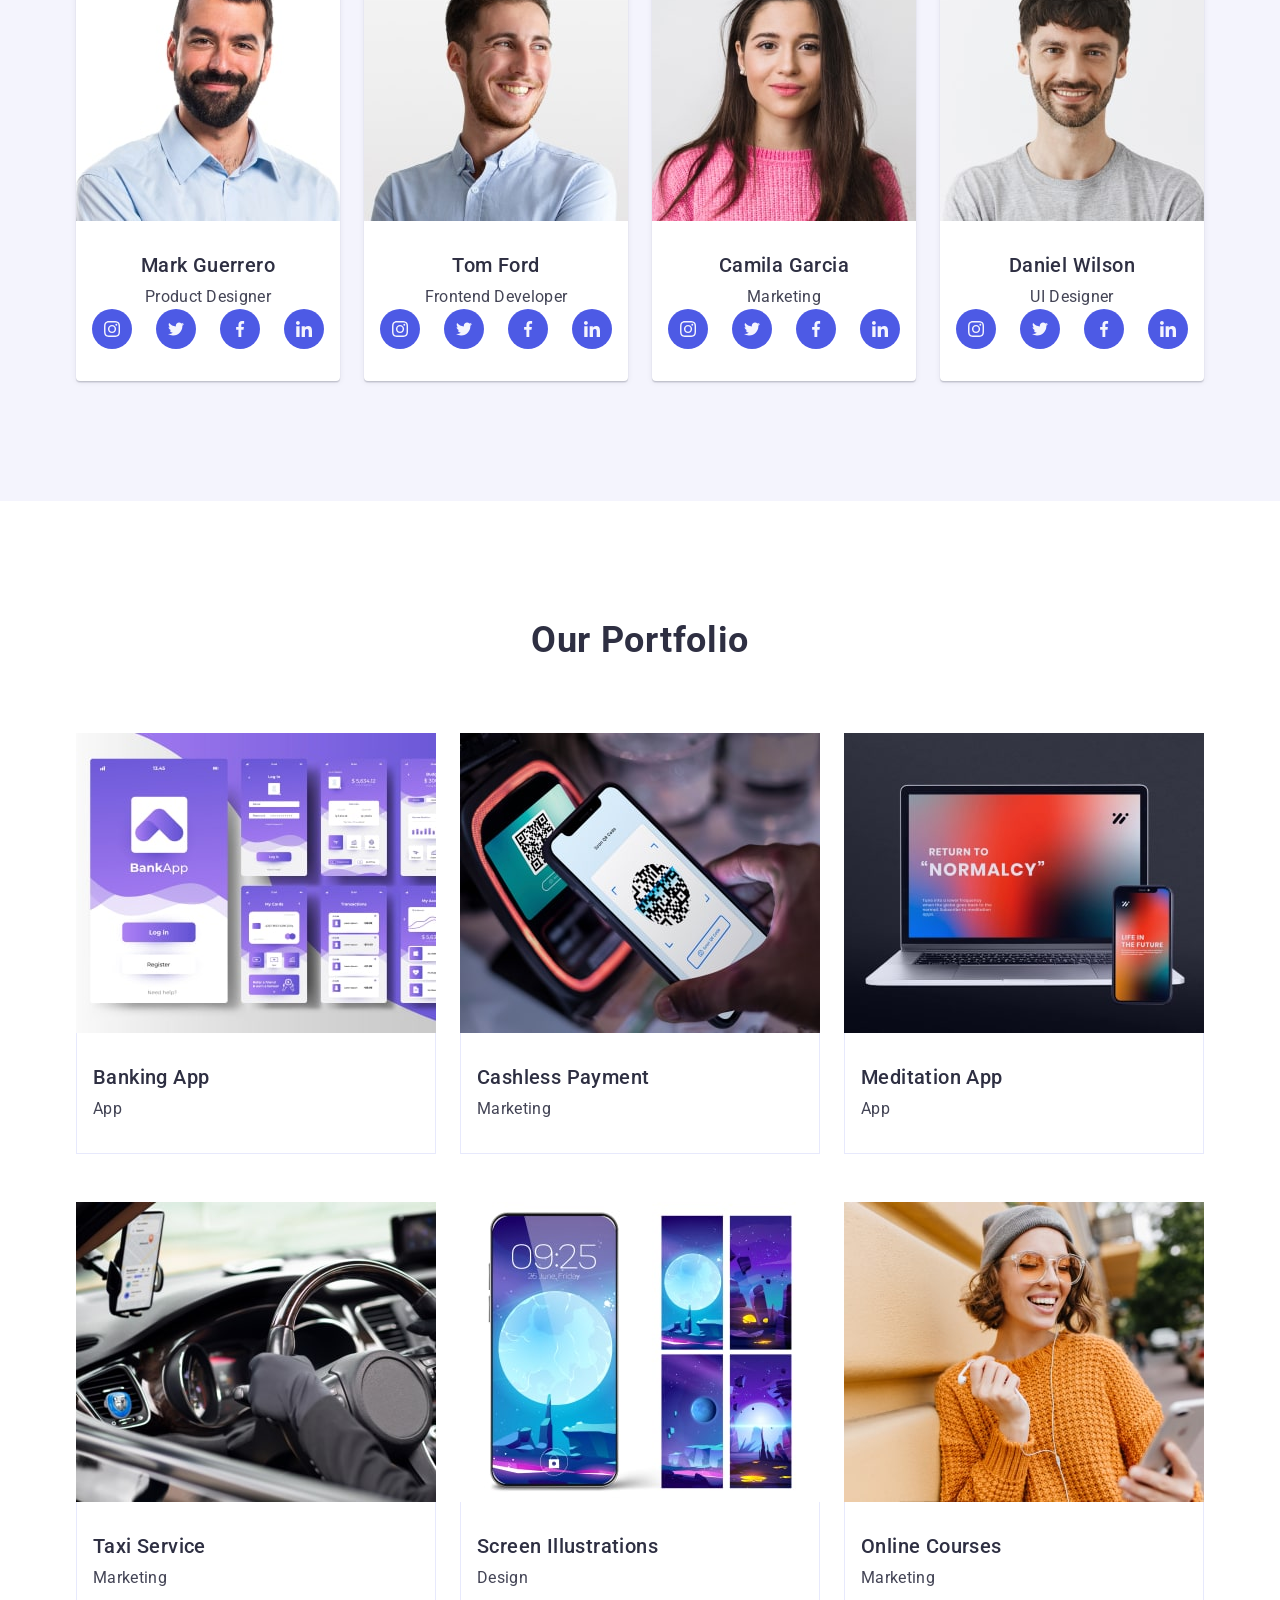
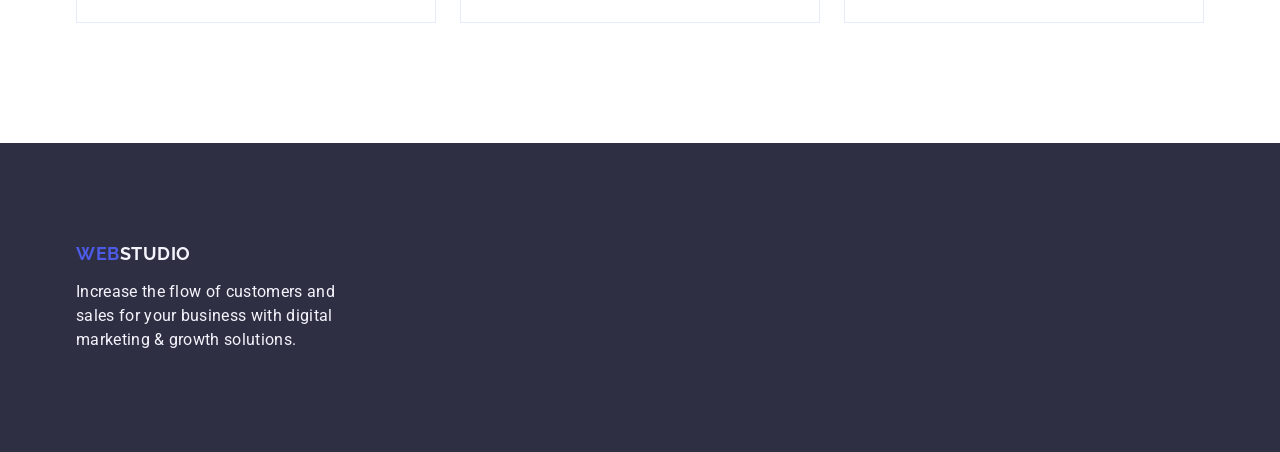
==== commit 80b3927b: "add ul to team section" ====
--- a/index.html
+++ b/index.html
@@ -64,11 +64,11 @@
                 <ul class="features-list">
                     <li class="features-item">
                         <div class="svg-icon">
-                            <svg>
+                            <svg class="" width="64" height="64" >
                                 <use href="./images/icons.svg#icon-antenna" ></use>
                             </svg>
                         </div>
-                        
+
                         <h3 class="features-subtitle">Strategy</h3>
                         <p class="features-item-text">Our goal is to identify the business problem to walk away with the perfect and
                             creative solution.</p>
@@ -77,7 +77,7 @@
                 
                     <li class="features-item">
                         <div class="svg-icon">
-                            <svg>
+                            <svg class="" width="64" height="64">
                                 <use href="./images/icons.svg#icon-clock"></use>
                             </svg>                           
                         </div>
@@ -90,7 +90,7 @@
                 
                     <li class="features-item">
                         <div class="svg-icon">
-                            <svg>
+                            <svg class="" width="64" height="64">
                                 <use href="./images/icons.svg#icon-diagram"></use>
                             </svg>                           
                         </div>
@@ -102,7 +102,7 @@
                 
                     <li class="features-item">
                         <div class="svg-icon">
-                            <svg>
+                            <svg class="" width="64" height="64">
                                 <use href="./images/icons.svg#icon-astronaut"></use>
                             </svg>
                         </div>
@@ -128,7 +128,40 @@
                         <div class="team-container">
                             <h3 class="team-subtitle">Mark Guerrero</h3>
                             <p class="team-item-text">Product Designer</p>
-                        </div>
+
+                            <ul class="social-list">
+                                <li class="social-item">
+                                    <a href="" class="social-link">
+                                        <svg class="social-icon" width="16" height="16">
+                                            <use href="./images/icons.svg#icon-instagram"></use>
+                                        </svg>
+                                    </a>
+                                    
+                                </li>
+                                <li class="social-item">
+                                    <a href="" class="social-link">
+                                        <svg class="social-icon" width="16" height="16">
+                                            <use href="./images/icons.svg#icon-twitter"></use>
+                                        </svg>
+                                    </a>
+                                </li>
+                                <li class="social-item">
+                                    <a href="" class="social-link">
+                                        <svg class="social-icon" width="16" height="16">
+                                            <use href="./images/icons.svg#icon-facebook"></use>
+                                        </svg>
+                                    </a>
+                                </li>
+                                <li class="social-item">
+                                    <a href="" class="social-link">
+                                        <svg class="social-icon" width="16" height="16">
+                                            <use href="./images/icons.svg#icon-linkedin"></use>
+                                        </svg>
+                                    </a>
+                                </li>
+                            </ul>
+                        </div>
+
                         
                     </li>
                 
@@ -137,6 +170,38 @@
                         <div class="team-container">
                             <h3 class="team-subtitle">Tom Ford</h3>
                             <p class="team-item-text">Frontend Developer</p>
+
+                            <ul class="social-list">
+                                <li class="social-item">
+                                    <a href="" class="social-link">
+                                        <svg class="social-icon" width="16" height="16">
+                                            <use href="./images/icons.svg#icon-instagram"></use>
+                                        </svg>
+                                    </a>
+                            
+                                </li>
+                                <li class="social-item">
+                                    <a href="" class="social-link">
+                                        <svg class="social-icon" width="16" height="16">
+                                            <use href="./images/icons.svg#icon-twitter"></use>
+                                        </svg>
+                                    </a>
+                                </li>
+                                <li class="social-item">
+                                    <a href="" class="social-link">
+                                        <svg class="social-icon" width="16" height="16">
+                                            <use href="./images/icons.svg#icon-facebook"></use>
+                                        </svg>
+                                    </a>
+                                </li>
+                                <li class="social-item">
+                                    <a href="" class="social-link">
+                                        <svg class="social-icon" width="16" height="16">
+                                            <use href="./images/icons.svg#icon-linkedin"></use>
+                                        </svg>
+                                    </a>
+                                </li>
+                            </ul>
                         </div>
                         
                     </li>
@@ -146,6 +211,38 @@
                         <div class="team-container">
                             <h3 class="team-subtitle">Camila Garcia</h3>
                             <p class="team-item-text">Marketing</p>
+
+                            <ul class="social-list">
+                                <li class="social-item">
+                                    <a href="" class="social-link">
+                                        <svg class="social-icon" width="16" height="16">
+                                            <use href="./images/icons.svg#icon-instagram"></use>
+                                        </svg>
+                                    </a>
+                            
+                                </li>
+                                <li class="social-item">
+                                    <a href="" class="social-link">
+                                        <svg class="social-icon" width="16" height="16">
+                                            <use href="./images/icons.svg#icon-twitter"></use>
+                                        </svg>
+                                    </a>
+                                </li>
+                                <li class="social-item">
+                                    <a href="" class="social-link">
+                                        <svg class="social-icon" width="16" height="16">
+                                            <use href="./images/icons.svg#icon-facebook"></use>
+                                        </svg>
+                                    </a>
+                                </li>
+                                <li class="social-item">
+                                    <a href="" class="social-link">
+                                        <svg class="social-icon" width="16" height="16">
+                                            <use href="./images/icons.svg#icon-linkedin"></use>
+                                        </svg>
+                                    </a>
+                                </li>
+                            </ul>
                         </div>
                         
                     </li>
@@ -155,6 +252,38 @@
                         <div class="team-container">
                             <h3 class="team-subtitle">Daniel Wilson</h3>
                             <p class="team-item-text">UI Designer</p>
+
+                            <ul class="social-list">
+                                <li class="social-item">
+                                    <a href="" class="social-link">
+                                        <svg class="social-icon" width="16" height="16">
+                                            <use href="./images/icons.svg#icon-instagram"></use>
+                                        </svg>
+                                    </a>
+                            
+                                </li>
+                                <li class="social-item">
+                                    <a href="" class="social-link">
+                                        <svg class="social-icon" width="16" height="16">
+                                            <use href="./images/icons.svg#icon-twitter"></use>
+                                        </svg>
+                                    </a>
+                                </li>
+                                <li class="social-item">
+                                    <a href="" class="social-link">
+                                        <svg class="social-icon" width="16" height="16">
+                                            <use href="./images/icons.svg#icon-facebook"></use>
+                                        </svg>
+                                    </a>
+                                </li>
+                                <li class="social-item">
+                                    <a href="" class="social-link">
+                                        <svg class="social-icon" width="16" height="16">
+                                            <use href="./images/icons.svg#icon-linkedin"></use>
+                                        </svg>
+                                    </a>
+                                </li>
+                            </ul>
                         </div>
                        
                     </li>
--- a/css/styles.css
+++ b/css/styles.css
@@ -269,10 +269,7 @@
 
 }
 
-svg {
-    width: 64px;
-    height: 64px;
-}
+
 
  .features-subtitle {
     font-weight: 500;
@@ -301,6 +298,9 @@
 .team-item {
     background-color: #FFFFFF;
     border-radius: 0px 0px 4px 4px;
+    box-shadow: 0px 1px 6px rgba(46, 47, 66, 0.08),
+    0px 1px 1px rgba(46, 47, 66, 0.16),
+    0px 2px 1px rgba(46, 47, 66, 0.08);
 }
 
 .team-container {
@@ -344,6 +344,44 @@
     letter-spacing: 0.02em;
     text-align: center;
     color: var(--slate);
+}
+
+.social-list {
+    display: flex;
+    justify-content: center;
+    gap: 24px;
+
+}
+
+
+.social-item {
+width: 40px;
+height: 40px;
+
+
+}
+
+.social-link {
+    display: flex;
+    width: 100%;
+    height: 100%;
+    background-color: #4d5ae5;
+    border-radius:50%;
+    align-items: center;
+    justify-content: center;
+    transition: background-color 250ms cubic-bezier(0.4, 0, 0.2, 1);
+
+
+}
+
+.social-link:hover,
+.social-link:focus {
+    background-color: #404bbf;
+}
+
+.social-icon {
+   fill: #f4f4fd;
+
 }
 
 /* ------OUR PORTFOLIO------ */
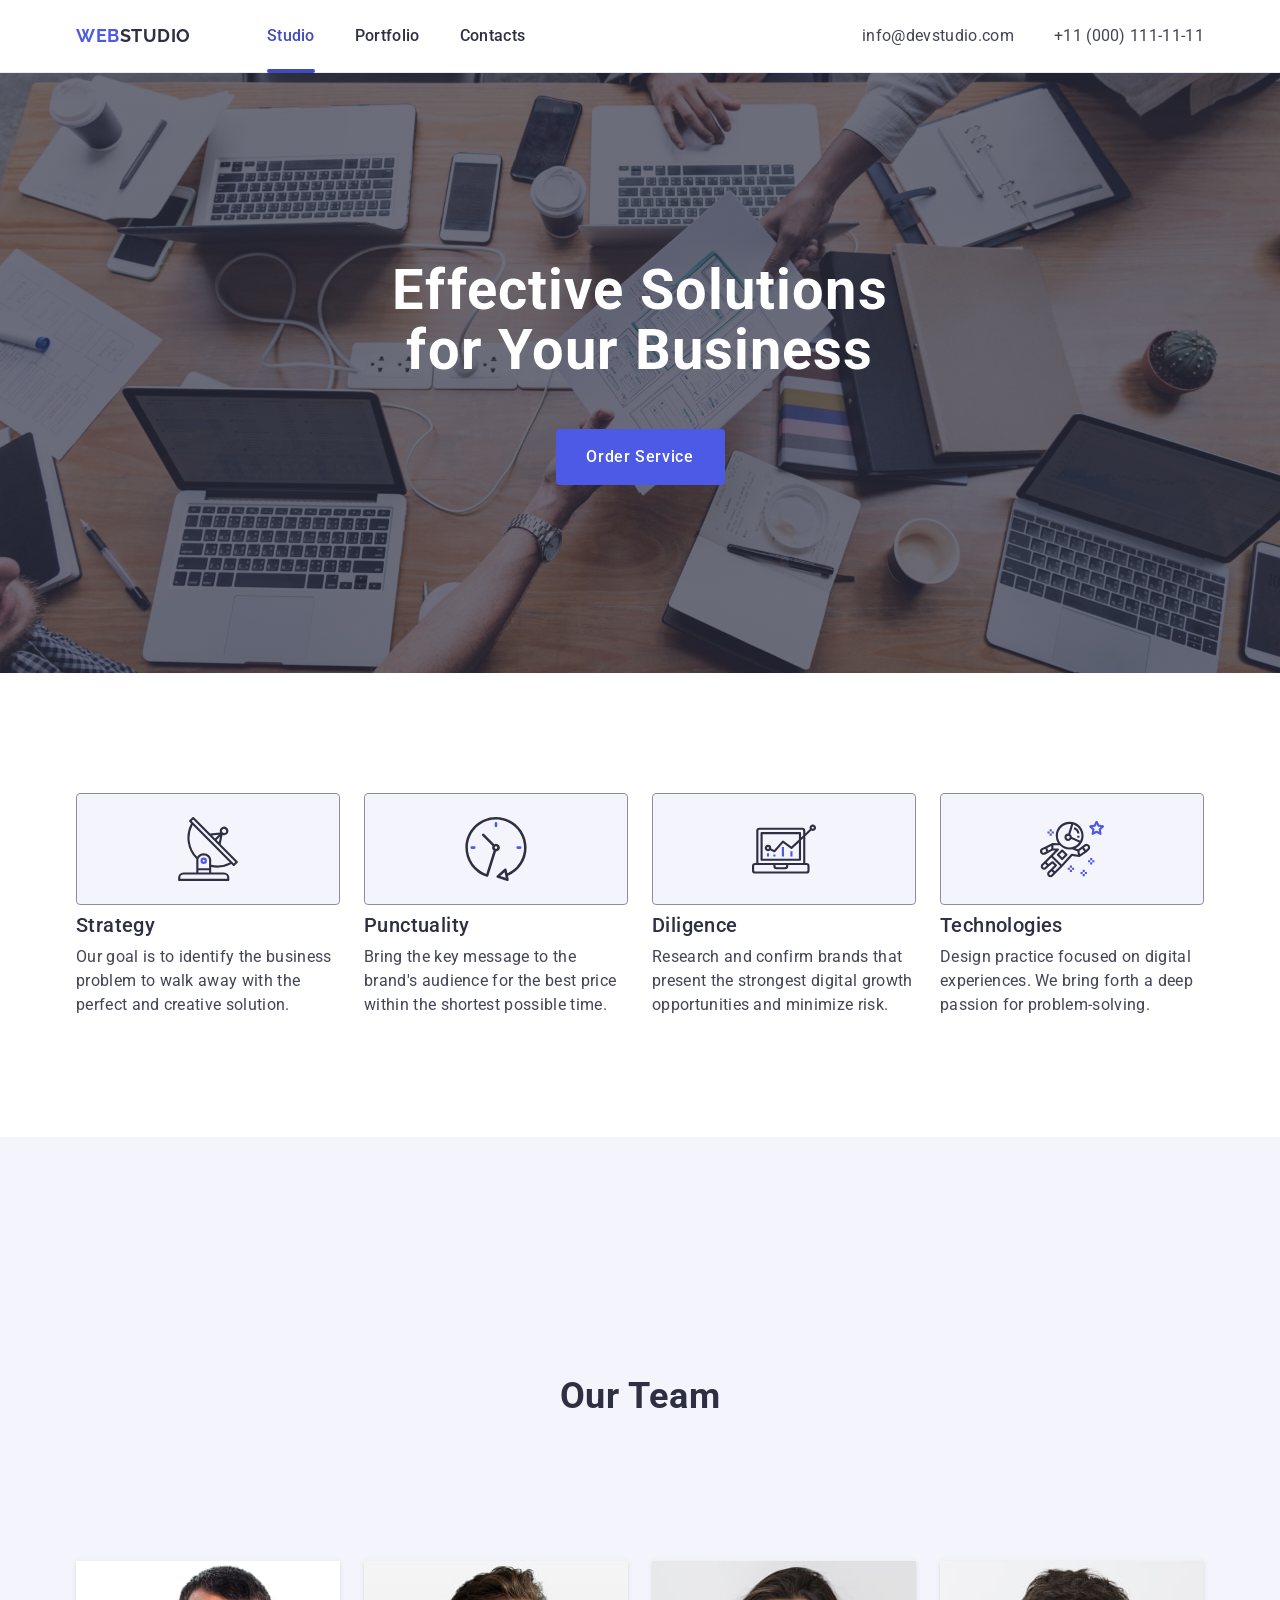
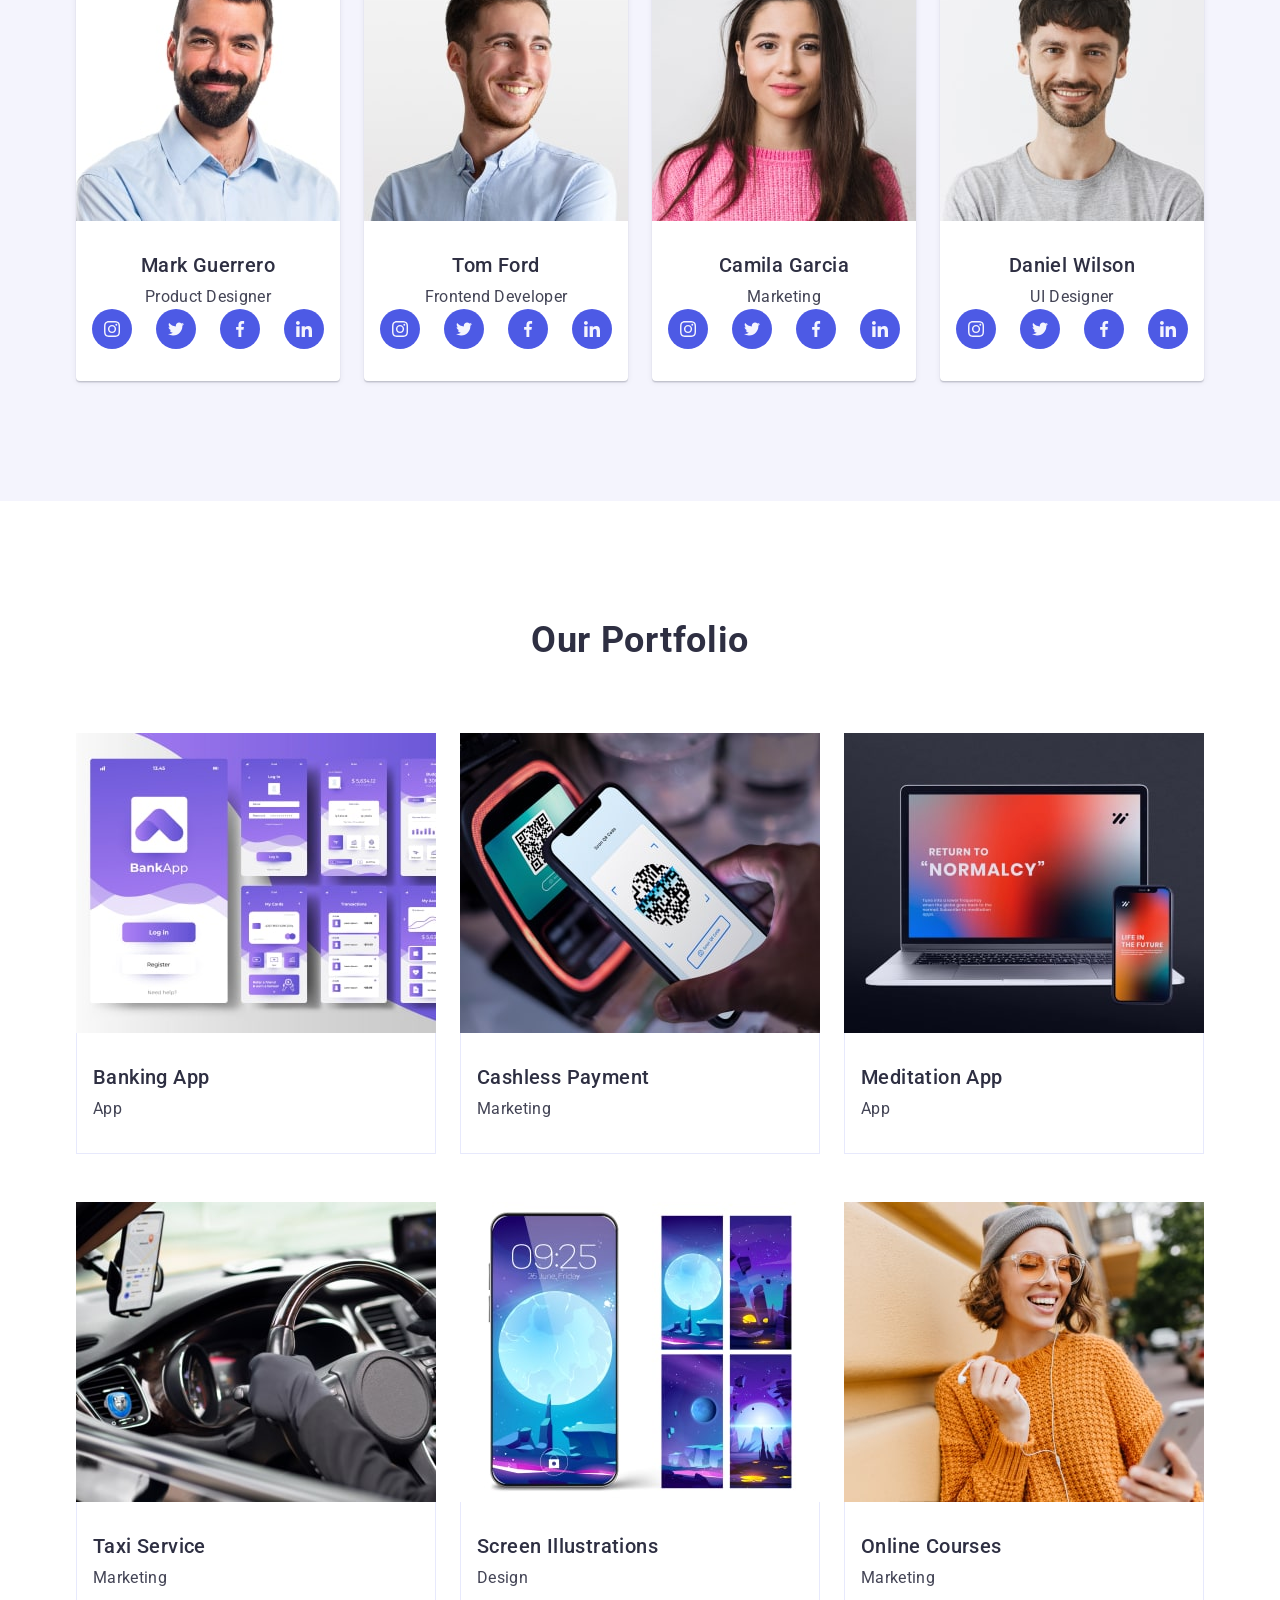
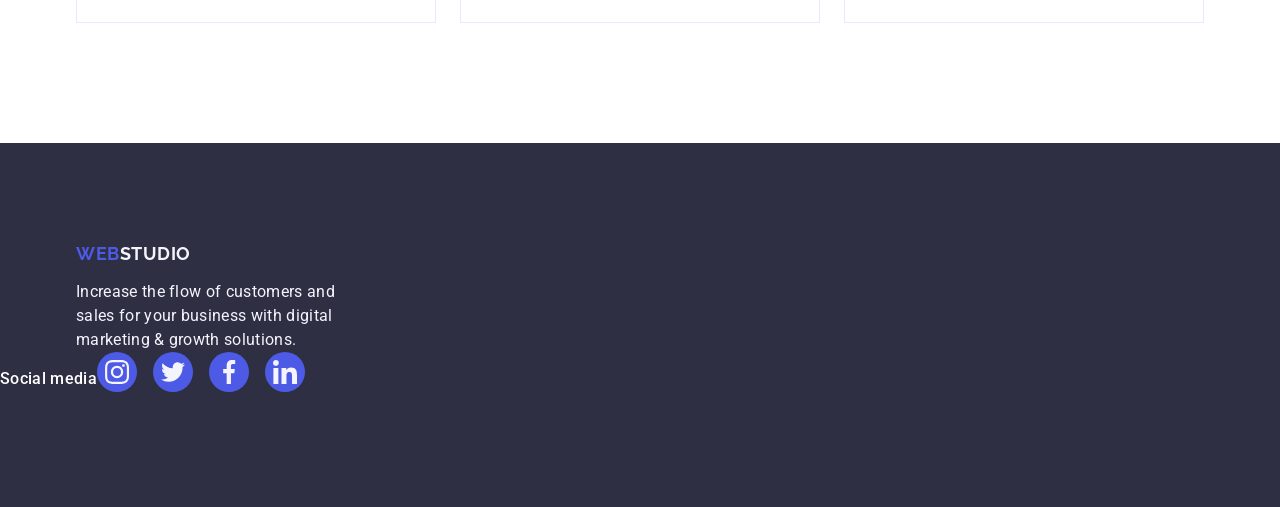
==== commit aaa3466d: "add styls to footer" ====
--- a/index.html
+++ b/index.html
@@ -298,7 +298,14 @@
                 <h2 class="portfolio-title">Our Portfolio</h2>
                 <ul class="portfolio-list">
                     <li class="portfolio-item">
-                        <img class="portfolio-photo" src="./images/img5.jpg" alt="Banking App" width="360">
+                        <div class="thumb">
+                            <img class="portfolio-photo" src="./images/img5.jpg" alt="Banking App" width="360">
+                        <p class="thumb-describe">
+                            14 Stylish and User-Friendly App Design Concepts · Task Manager App · Calorie Tracker App · Exotic Fruit Ecommerce App ·
+                            Cloud Storage App
+                        </p>
+                        </div>
+                        
                         <div class="port-content">
                             <h3 class="portfolio-subtitle">Banking App</h3>
                             <p class="portfolio-item-text">App</p>
@@ -306,34 +313,73 @@
                         
                     </li>
                     <li class="portfolio-item">
-                        <img class="portfolio-photo" src="./images/img6.jpg" alt="Cashless Payment" width="360">
+                        <div class="thumb">
+                            <img class="portfolio-photo" src="./images/img6.jpg" alt="Cashless Payment" width="360">
+                            <p class="thumb-describe">
+                                14 Stylish and User-Friendly App Design Concepts · Task Manager App · Calorie Tracker App · Exotic Fruit Ecommerce App ·
+                                Cloud Storage App
+                            </p>
+                        </div>
+                       
                         <div class="port-content">
                             <h3 class="portfolio-subtitle">Cashless Payment</h3>
                             <p class="portfolio-item-text">Marketing</p>
                         </div>
                     <li class="portfolio-item">
-                        <img class="portfolio-photo" src="./images/img7.jpg" alt="Meditation App" width="360">
+                        <div class="thumb">
+                            <img class="portfolio-photo" src="./images/img7.jpg" alt="Meditation App" width="360">
+                        <p class="thumb-describe">
+                            14 Stylish and User-Friendly App Design Concepts · Task Manager App · Calorie Tracker App · Exotic Fruit Ecommerce
+                            App ·
+                            Cloud Storage App
+                        </p>
+                        </div>
+                        
                         <div class="port-content">
                             <h3 class="portfolio-subtitle">Meditation App</h3>
                             <p class="portfolio-item-text">App</p>
                         </div>
                     </li>
                     <li class="portfolio-item">
-                        <img class="portfolio-photo" src="./images/img8.jpg" alt="Taxi Service" width="360">
+                        <div class="thumb">
+                            <img class="portfolio-photo" src="./images/img8.jpg" alt="Taxi Service" width="360">
+                            <p class="thumb-describe">
+                                14 Stylish and User-Friendly App Design Concepts · Task Manager App · Calorie Tracker App · Exotic Fruit Ecommerce
+                                App ·
+                                Cloud Storage App
+                            </p>
+                        </div>
+                        
                        <div class="port-content ">
                         <h3 class="portfolio-subtitle">Taxi Service</h3>
                         <p class="portfolio-item-text">Marketing</p>
                        </div>
                     </li>
                     <li class="portfolio-item">
-                        <img class="portfolio-photo" src="./images/img9.jpg" alt="Screen Illustrations" width="360">
+                        <div class="thumb">
+                            <img class="portfolio-photo" src="./images/img9.jpg" alt="Screen Illustrations" width="360">
+                            <p class="thumb-describe">
+                                14 Stylish and User-Friendly App Design Concepts · Task Manager App · Calorie Tracker App · Exotic Fruit Ecommerce
+                                App ·
+                                Cloud Storage App
+                            </p>
+                        </div>
+                       
                         <div class="port-content">
                             <h3 class="portfolio-subtitle">Screen Illustrations</h3>
                             <p class="portfolio-item-text">Design</p>
                         </div>
                     </li>
                     <li class="portfolio-item">
-                        <img class="portfolio-photo" src="./images/img10.jpg" alt="Girl with phone" width="360">
+                        <div class="thumb">
+                            <img class="portfolio-photo" src="./images/img10.jpg" alt="Girl with phone" width="360">
+                            <p class="thumb-describe">
+                                14 Stylish and User-Friendly App Design Concepts · Task Manager App · Calorie Tracker App · Exotic Fruit Ecommerce
+                                App ·
+                                Cloud Storage App
+                            </p>
+                        </div>
+                       
                         <div class="port-content">
                             <h3 class="portfolio-subtitle">Online Courses</h3>
                             <p class="portfolio-item-text">Marketing</p>
@@ -349,13 +395,47 @@
 
     <!-- FOOTER-->
     <footer class="footer">
-        <div class="container">
+        <div class="container footer-container">
             <a class="footer-logo" href="./index.html">Web<span class="footer-accent">Studio</span></a>
             
             <p class="footer-text">Increase the flow of customers and sales for your business with digital marketing & growth
-                solutions.</p>
+                solutions.
+            </p>
         </div>
         
+        <div class="footer-social-link">
+            <p class="footer-social-text">Social media</p>
+            <ul class="footer-social-list">
+                <li class="footer-social-item">
+                    <a href="" class="footer-soclist-link">
+                        <svg class="social-icon" width="24" height="24">
+                            <use href="./images/icons.svg#icon-instagram"></use>
+                        </svg>
+                    </a>
+                </li>
+                <li class=" footer-social-item">
+                    <a href="" class="footer-soclist-link">
+                        <svg class="social-icon" width="24" height="24">
+                            <use href="./images/icons.svg#icon-twitter"></use>
+                        </svg>
+                    </a>
+                </li>
+                <li class=" footer-social-item">
+                    <a href="" class="footer-soclist-link">
+                        <svg class="social-icon" width="24" height="24">
+                            <use href="./images/icons.svg#icon-facebook"></use>
+                        </svg>
+                    </a>
+                </li>
+                <li class=" footer-social-item">
+                    <a href="" class="footer-soclist-link">
+                        <svg class="social-icon" width="24" height="24">
+                            <use href="./images/icons.svg#icon-linkedin"></use>
+                        </svg>
+                    </a>     
+                </li>
+            </ul>
+        </div>
     </footer>
 
 </body>
--- a/css/styles.css
+++ b/css/styles.css
@@ -385,6 +385,8 @@
 }
 
 /* ------OUR PORTFOLIO------ */
+
+
 .portfolio {
     padding-top: 120px;
     padding-bottom: 120px;
@@ -413,6 +415,38 @@
 
 .portfolio-item {
     width: calc((100% - 48px) / 3);
+    transition: box-shadow 250ms cubic-bezier(0.4, 0, 0.2, 1);
+}
+
+
+.portfolio-item:hover {
+    box-shadow: 0px 1px 6px rgba(46, 47, 66, 0.08),
+0px 1px 1px rgba(46, 47, 66, 0.16),
+0px 2px 1px rgba(46, 47, 66, 0.08);
+    transform: translateY(0%);
+}
+
+.thumb {
+    position: relative;
+    overflow: hidden;
+    background: var(--iris);
+}
+
+.thumb-describe {
+    position: absolute;
+    top: 0;
+    font-size: 16px;
+    line-height: 1.5;
+    letter-spacing: 0.02em;
+    color: #f4f4fd;
+    padding: 40px 32px;
+    background-color: #4d5ae5;
+    width: 100%;
+    height: 100%;
+    transform: translateY(100%);
+    transition: transform 250ms cubic-bezier(0.4, 0, 0.2, 1);
+
+
 }
 
 .port-content {
@@ -438,6 +472,7 @@
 }
 
 /* -------Footer-------- */
+
 .footer {
     background-color: #2e2f42;
     padding: 100px 0;
@@ -467,4 +502,54 @@
     color: var(--cloud);
     line-height: 1.5;
     color:#F4F4FD;
+}
+
+.footer-social-list {
+    display: flex;
+    gap: 16px;
+
+}
+
+.footer-social-item {
+    width: 40px;
+    height: 40px;
+    transition: background-color 250ms cubic-bezier(0.4, 0, 0.2, 1);;
+
+}
+
+.footer-soclist-link {
+    display: flex;
+    align-items: center;
+    justify-content: center;
+    width: 100%;
+    height: 100%;
+    background-color: #4d5ae5;
+    border-radius:50%;
+
+}
+
+.footer-soclist-link:hover,
+.footer-soclist-link:focus {
+background-color: #31d0aa;
+}
+
+
+.social-icon {
+    fill: #f4f4fd;
+}
+
+.footer-social-link {
+    display: flex;
+    align-items: baseline;
+    margin-right: 120px
+}
+
+.footer-social-text {
+    font-weight: 500;
+    font-size: 16px;
+    line-height: 1.5;
+    letter-spacing: 0.02em;
+    color: #FFFFFF;
+    margin-bottom: 16px;
+
 }
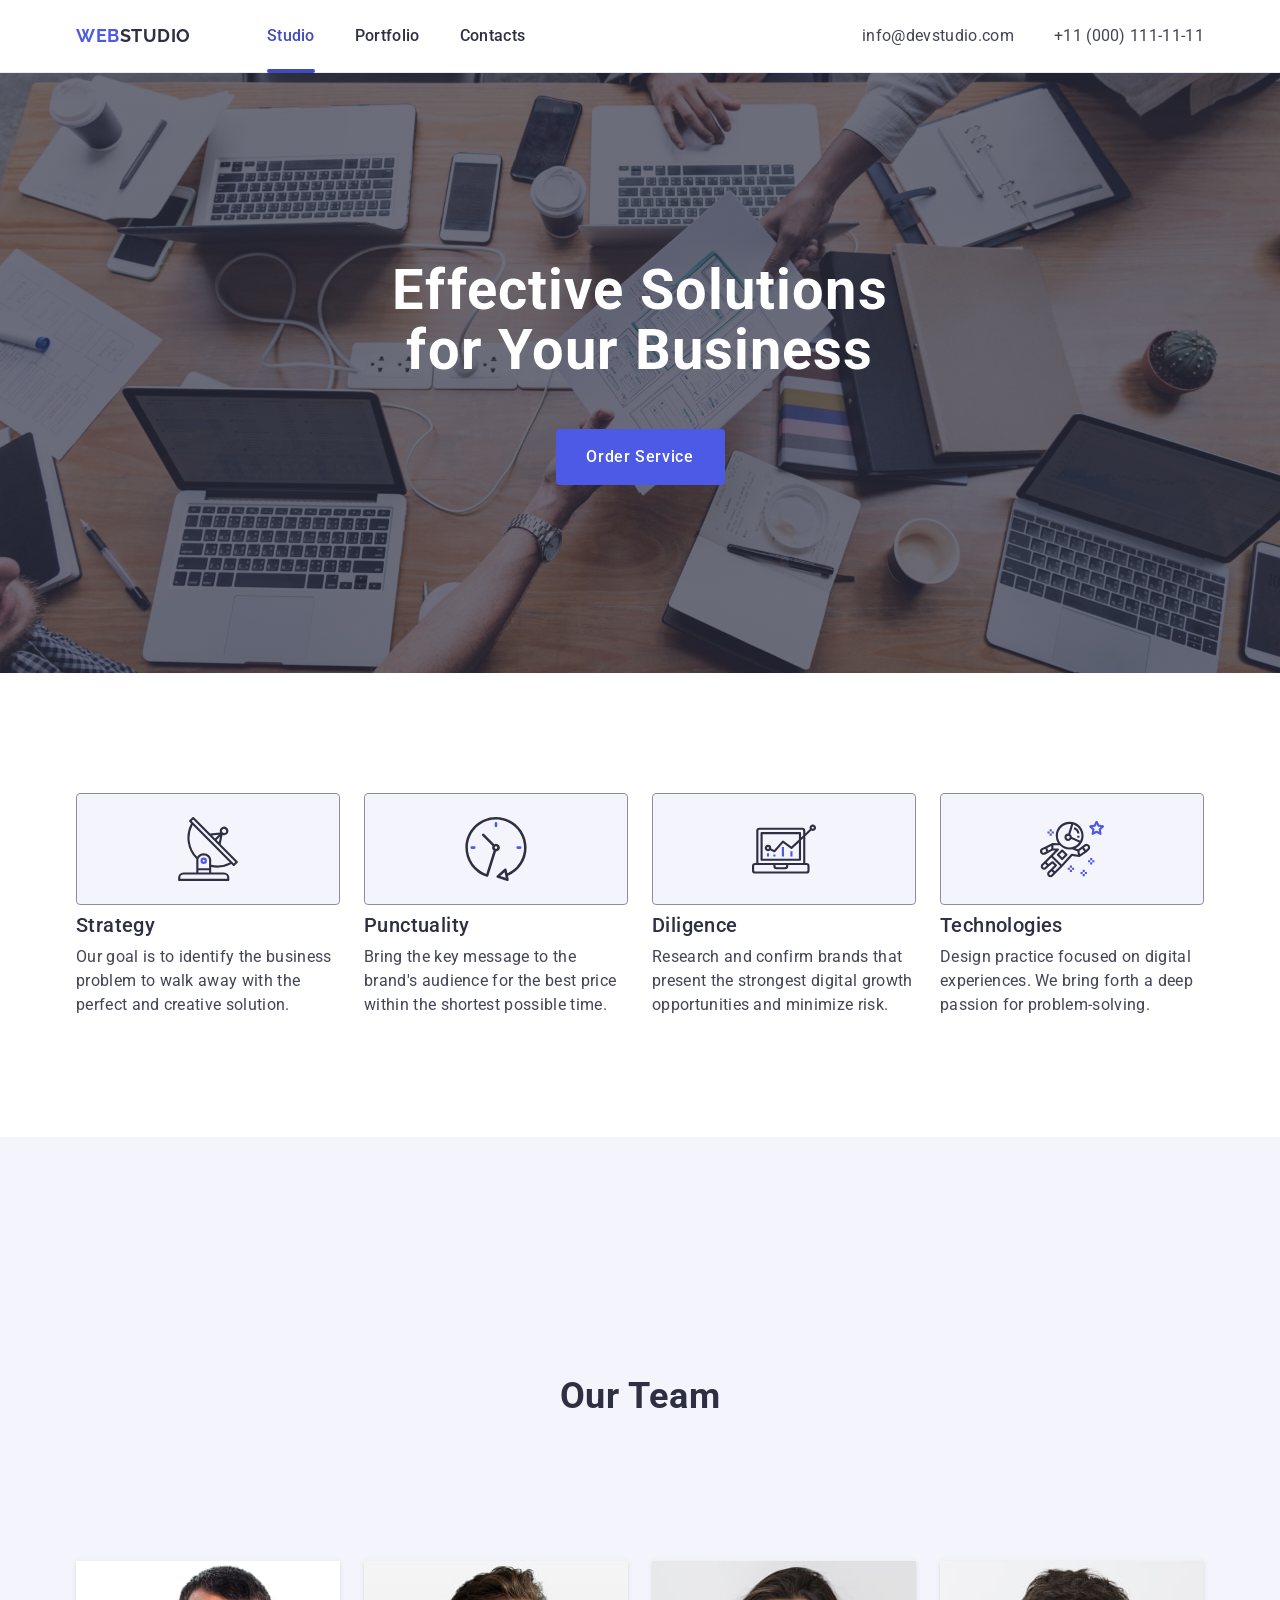
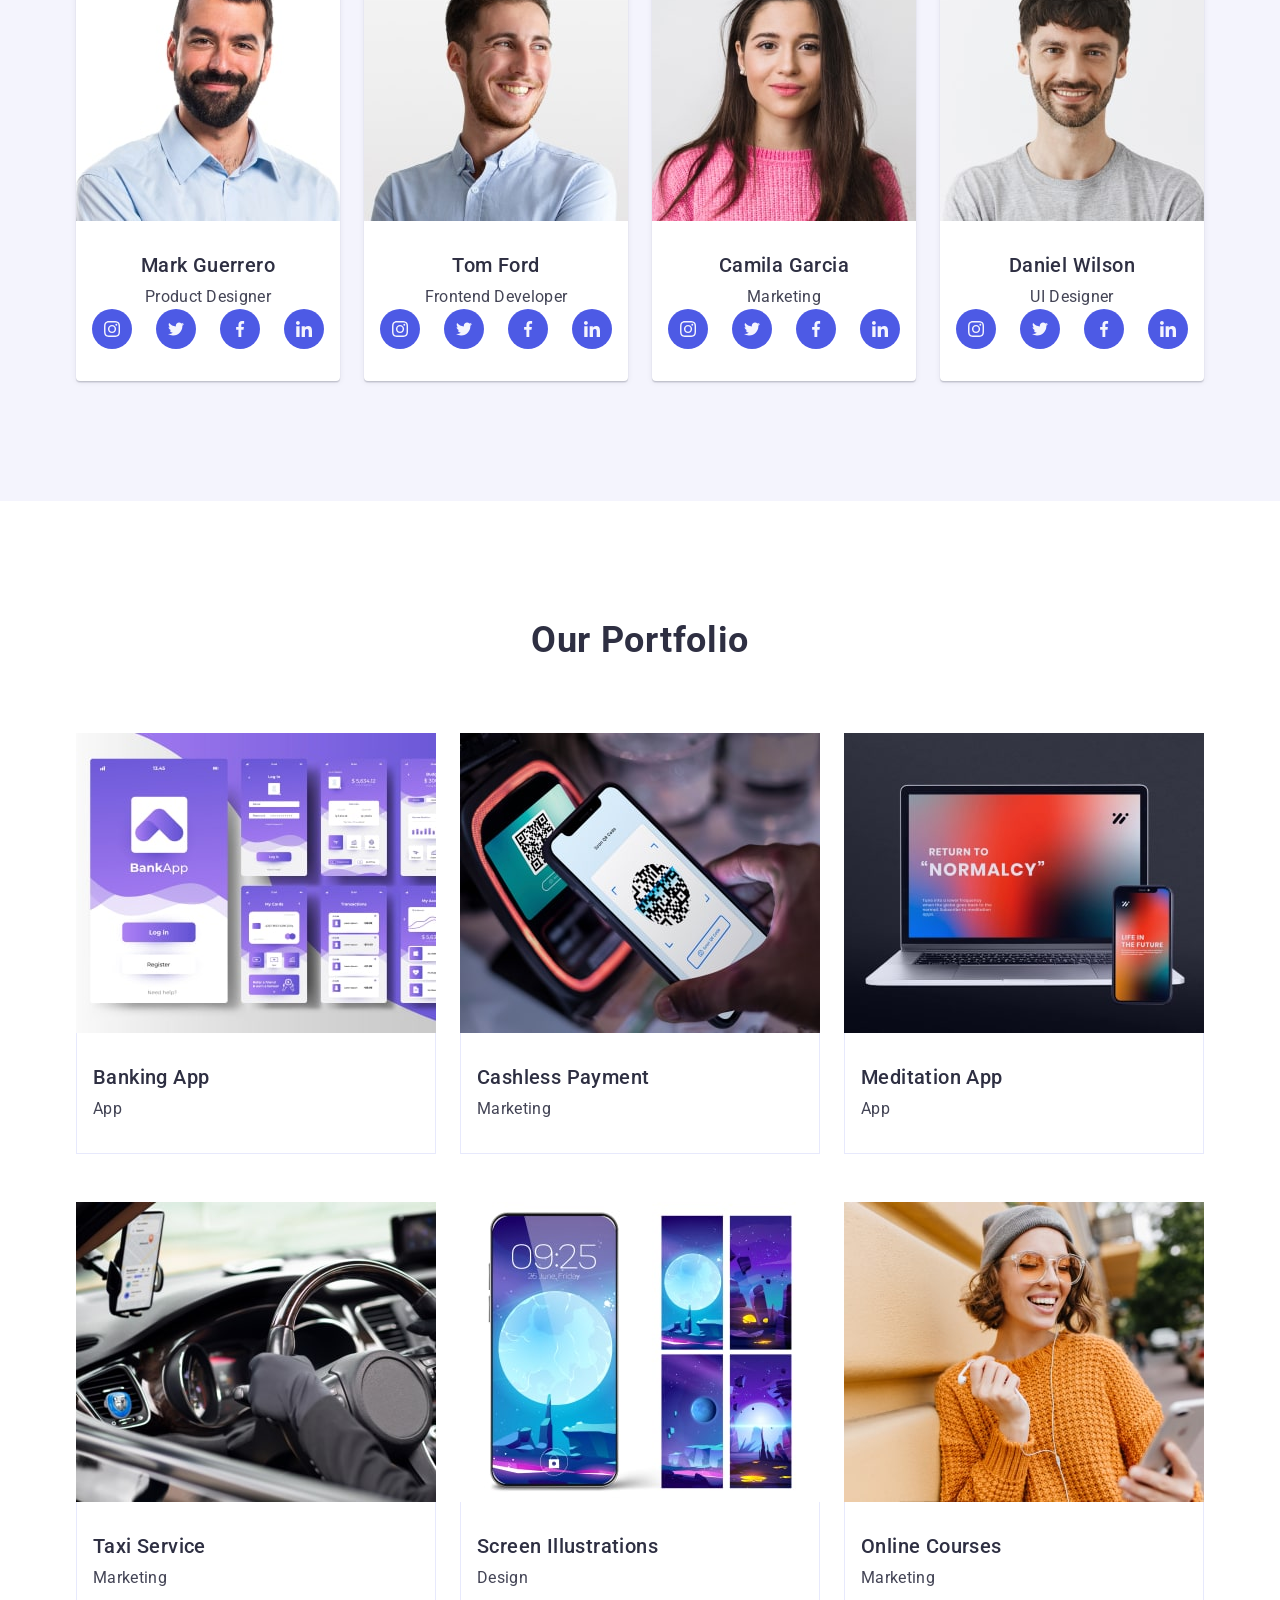
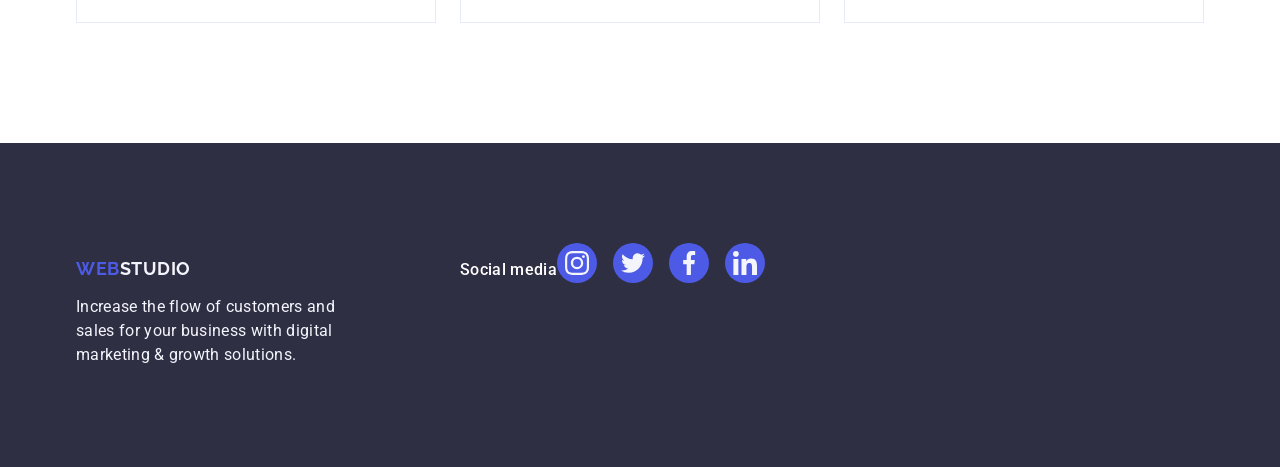
==== commit f554748c: "add footer styles" ====
--- a/index.html
+++ b/index.html
@@ -396,46 +396,50 @@
     <!-- FOOTER-->
     <footer class="footer">
         <div class="container footer-container">
-            <a class="footer-logo" href="./index.html">Web<span class="footer-accent">Studio</span></a>
-            
-            <p class="footer-text">Increase the flow of customers and sales for your business with digital marketing & growth
-                solutions.
-            </p>
+            <div class="footer-nav">
+                <a class="footer-logo" href="./index.html">Web<span class="footer-accent">Studio</span></a>
+            
+                <p class="footer-text">Increase the flow of customers and sales for your business with digital marketing & growth
+                    solutions.
+                </p>
+            </div>
+            
+            <div class="footer-social-link">
+                <p class="footer-social-text">Social media</p>
+                <ul class="footer-social-list">
+                    <li class="footer-social-item">
+                        <a href="" class="footer-soclist-link">
+                            <svg class="social-icon" width="24" height="24">
+                                <use href="./images/icons.svg#icon-instagram"></use>
+                            </svg>
+                        </a>
+                    </li>
+                    <li class=" footer-social-item">
+                        <a href="" class="footer-soclist-link">
+                            <svg class="social-icon" width="24" height="24">
+                                <use href="./images/icons.svg#icon-twitter"></use>
+                            </svg>
+                        </a>
+                    </li>
+                    <li class=" footer-social-item">
+                        <a href="" class="footer-soclist-link">
+                            <svg class="social-icon" width="24" height="24">
+                                <use href="./images/icons.svg#icon-facebook"></use>
+                            </svg>
+                        </a>
+                    </li>
+                    <li class=" footer-social-item">
+                        <a href="" class="footer-soclist-link">
+                            <svg class="social-icon" width="24" height="24">
+                                <use href="./images/icons.svg#icon-linkedin"></use>
+                            </svg>
+                        </a>
+                    </li>
+                </ul>
+            </div>
         </div>
-        
-        <div class="footer-social-link">
-            <p class="footer-social-text">Social media</p>
-            <ul class="footer-social-list">
-                <li class="footer-social-item">
-                    <a href="" class="footer-soclist-link">
-                        <svg class="social-icon" width="24" height="24">
-                            <use href="./images/icons.svg#icon-instagram"></use>
-                        </svg>
-                    </a>
-                </li>
-                <li class=" footer-social-item">
-                    <a href="" class="footer-soclist-link">
-                        <svg class="social-icon" width="24" height="24">
-                            <use href="./images/icons.svg#icon-twitter"></use>
-                        </svg>
-                    </a>
-                </li>
-                <li class=" footer-social-item">
-                    <a href="" class="footer-soclist-link">
-                        <svg class="social-icon" width="24" height="24">
-                            <use href="./images/icons.svg#icon-facebook"></use>
-                        </svg>
-                    </a>
-                </li>
-                <li class=" footer-social-item">
-                    <a href="" class="footer-soclist-link">
-                        <svg class="social-icon" width="24" height="24">
-                            <use href="./images/icons.svg#icon-linkedin"></use>
-                        </svg>
-                    </a>     
-                </li>
-            </ul>
-        </div>
+
+       
     </footer>
 
 </body>
--- a/css/styles.css
+++ b/css/styles.css
@@ -421,9 +421,10 @@
 
 .portfolio-item:hover {
     box-shadow: 0px 1px 6px rgba(46, 47, 66, 0.08),
-0px 1px 1px rgba(46, 47, 66, 0.16),
-0px 2px 1px rgba(46, 47, 66, 0.08);
-    transform: translateY(0%);
+    0px 1px 1px rgba(46, 47, 66, 0.16),
+    0px 2px 1px rgba(46, 47, 66, 0.08);
+
+    
 }
 
 .thumb {
@@ -445,7 +446,7 @@
     height: 100%;
     transform: translateY(100%);
     transition: transform 250ms cubic-bezier(0.4, 0, 0.2, 1);
-
+    
 
 }
 
@@ -476,6 +477,15 @@
 .footer {
     background-color: #2e2f42;
     padding: 100px 0;
+}
+
+.footer-container {
+    display: flex;
+    align-items: baseline;
+}
+
+.footer-nav {
+    margin-right: 120px;
 }
 
 .footer-logo {
@@ -528,6 +538,7 @@
 
 }
 
+
 .footer-soclist-link:hover,
 .footer-soclist-link:focus {
 background-color: #31d0aa;
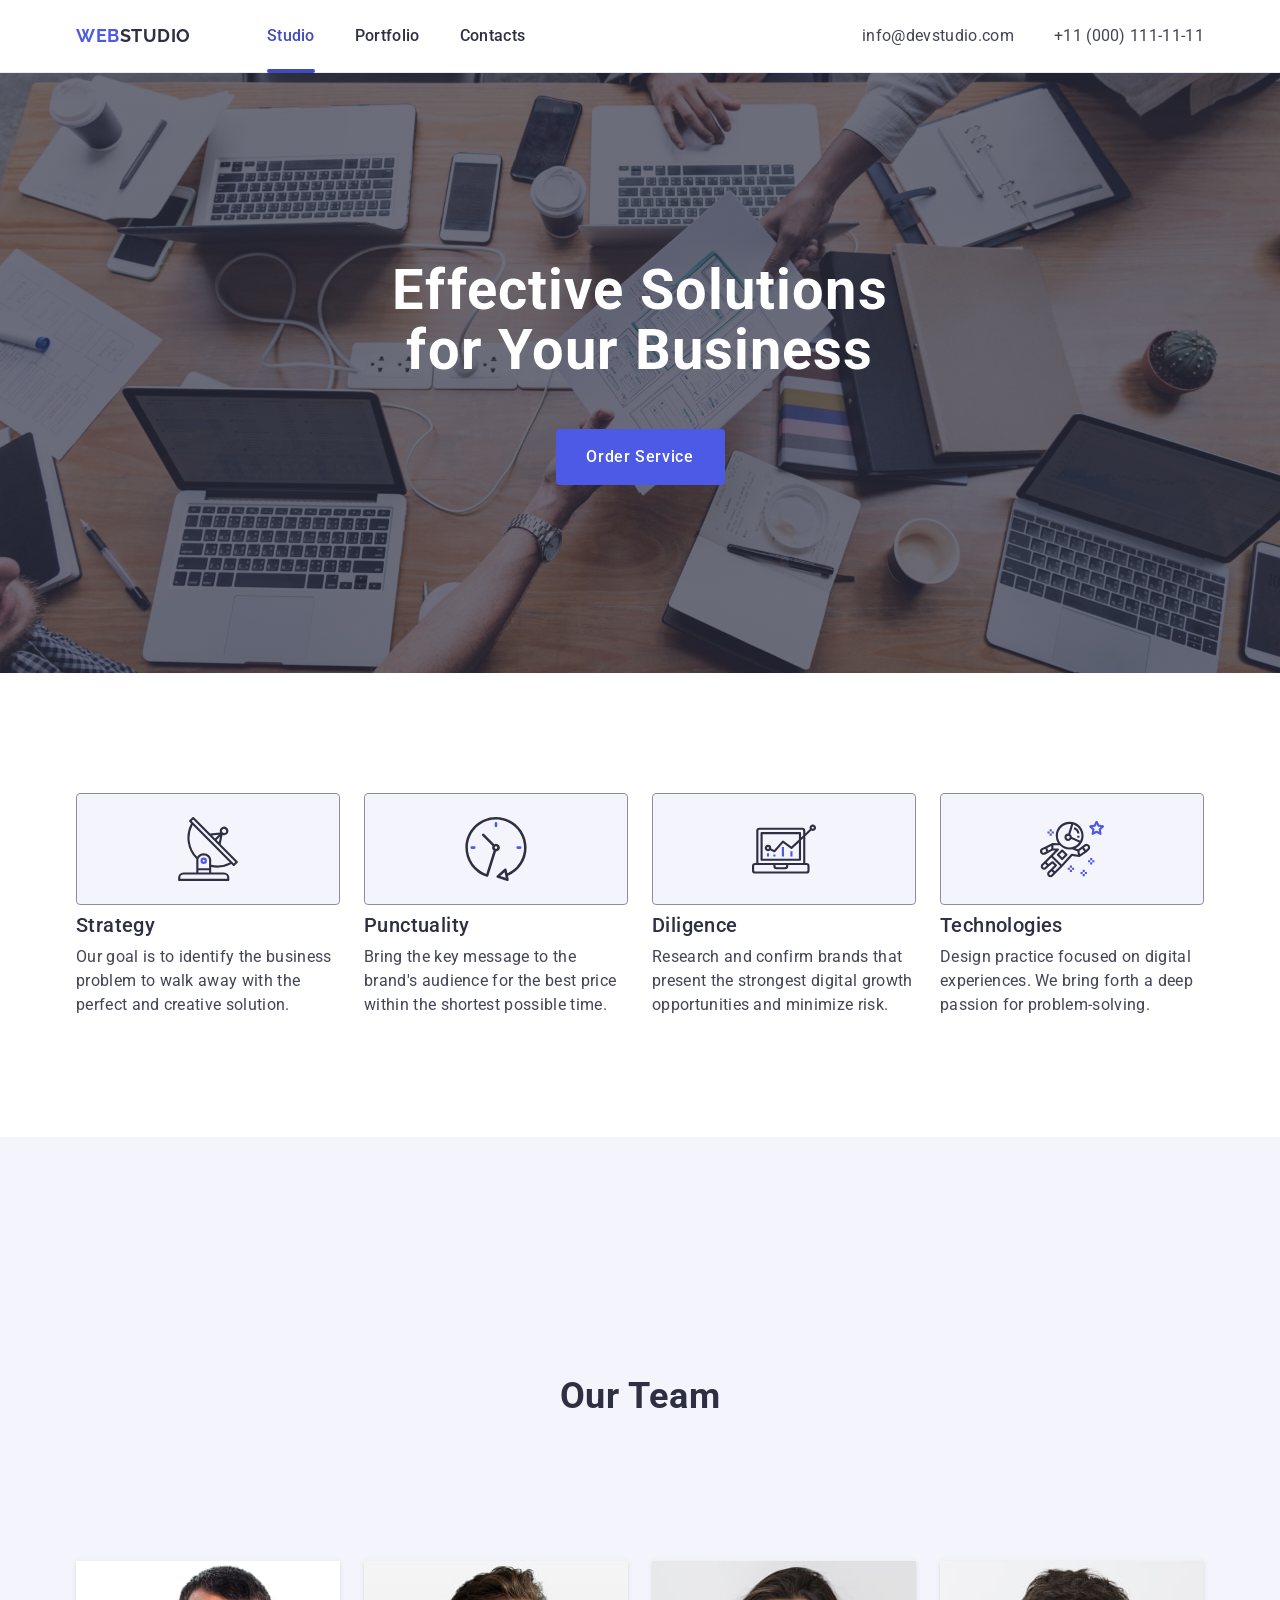
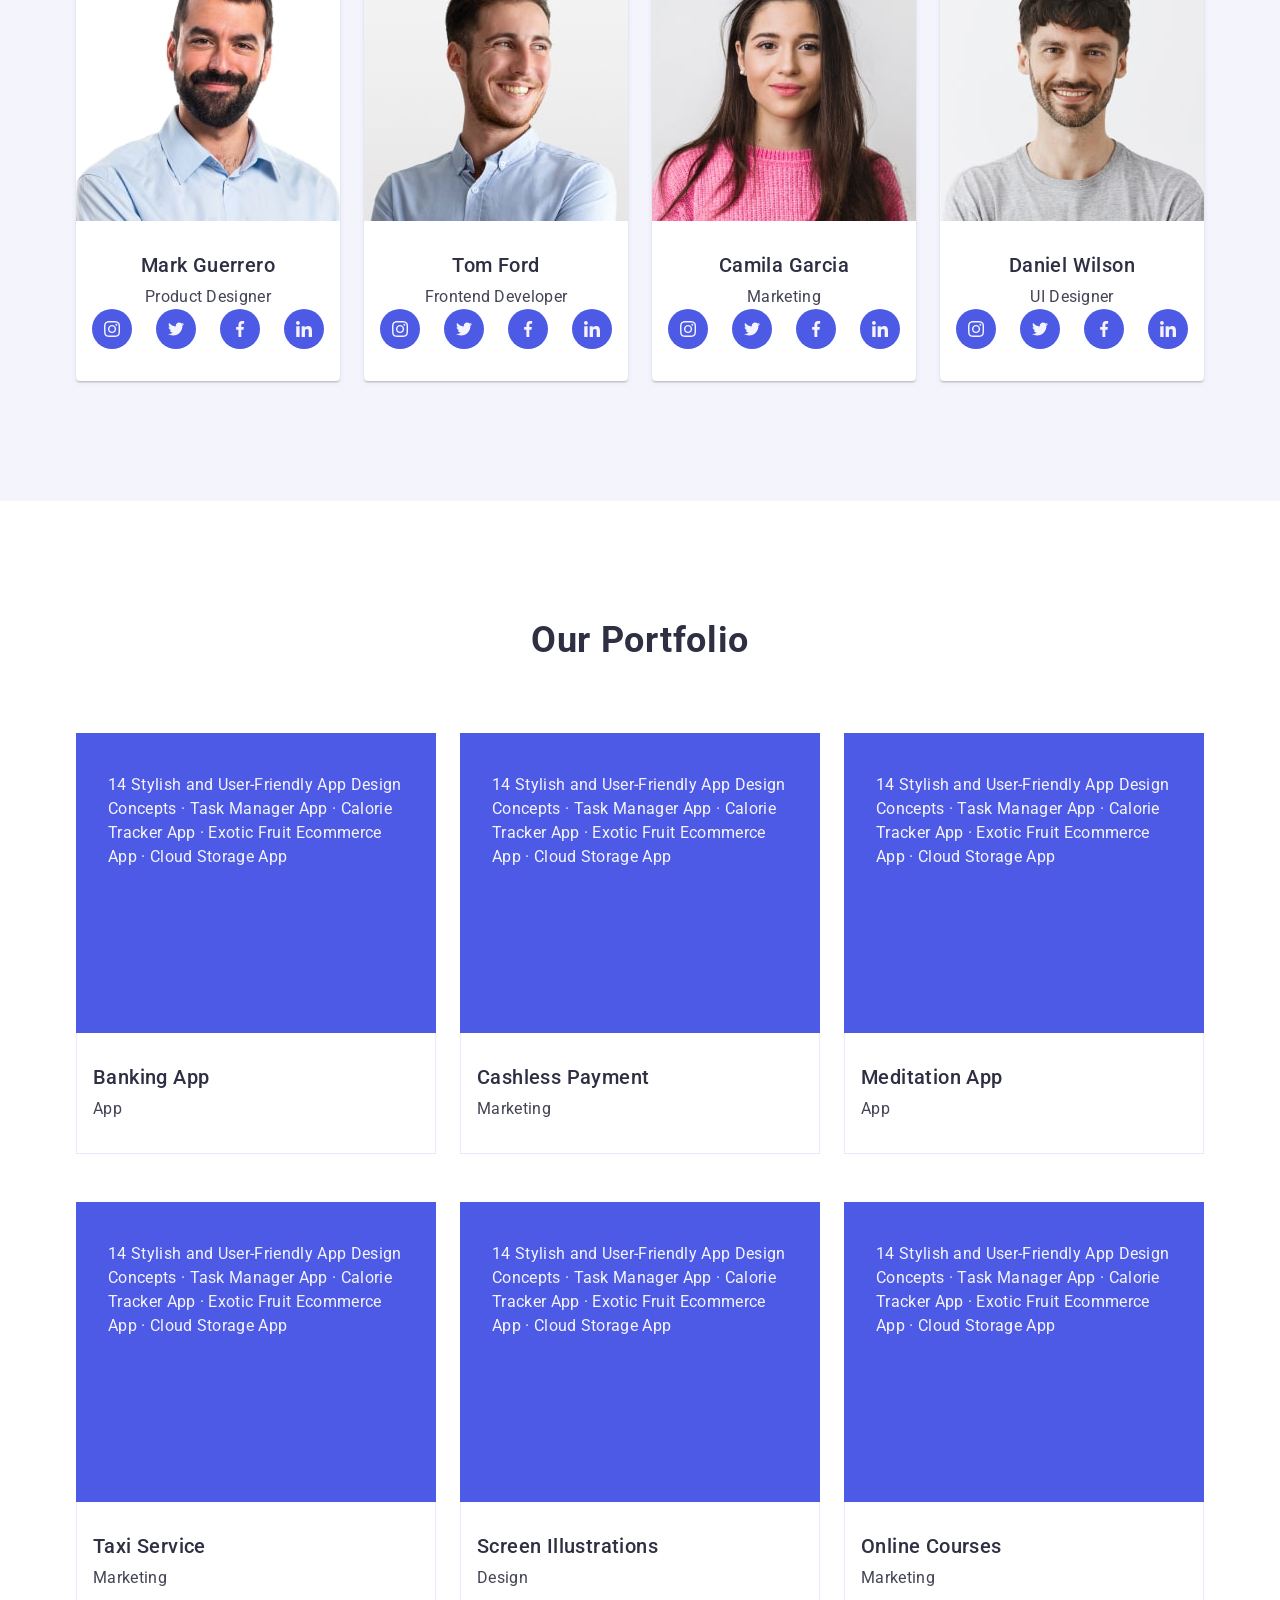
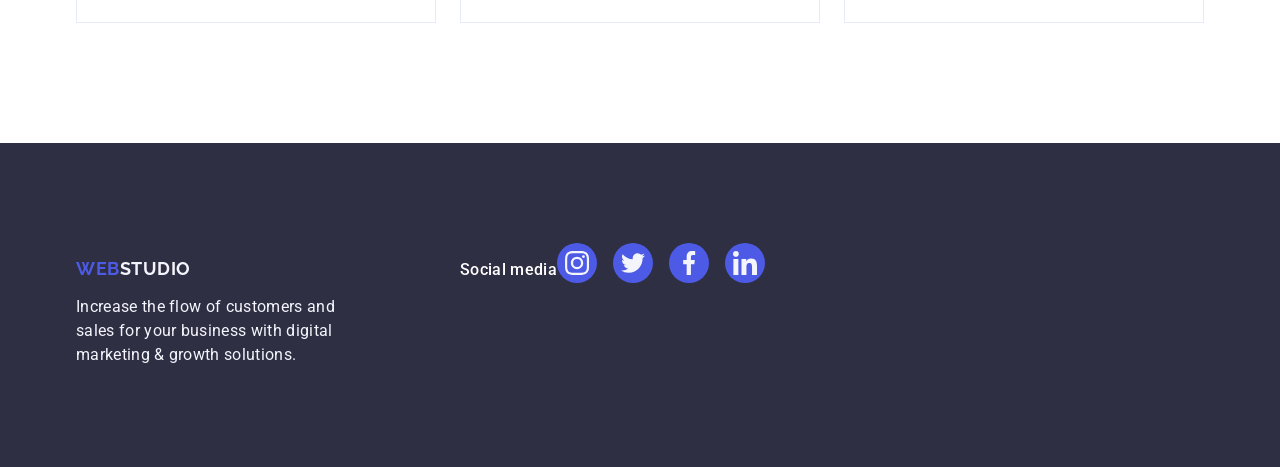
==== commit 747dc49d: "add styles" ====
--- a/index.html
+++ b/index.html
@@ -300,7 +300,7 @@
                     <li class="portfolio-item">
                         <div class="thumb">
                             <img class="portfolio-photo" src="./images/img5.jpg" alt="Banking App" width="360">
-                        <p class="thumb-describe">
+                        <p class="overlay">
                             14 Stylish and User-Friendly App Design Concepts · Task Manager App · Calorie Tracker App · Exotic Fruit Ecommerce App ·
                             Cloud Storage App
                         </p>
@@ -315,7 +315,7 @@
                     <li class="portfolio-item">
                         <div class="thumb">
                             <img class="portfolio-photo" src="./images/img6.jpg" alt="Cashless Payment" width="360">
-                            <p class="thumb-describe">
+                            <p class="overlay">
                                 14 Stylish and User-Friendly App Design Concepts · Task Manager App · Calorie Tracker App · Exotic Fruit Ecommerce App ·
                                 Cloud Storage App
                             </p>
@@ -328,7 +328,7 @@
                     <li class="portfolio-item">
                         <div class="thumb">
                             <img class="portfolio-photo" src="./images/img7.jpg" alt="Meditation App" width="360">
-                        <p class="thumb-describe">
+                        <p class="overlay"">
                             14 Stylish and User-Friendly App Design Concepts · Task Manager App · Calorie Tracker App · Exotic Fruit Ecommerce
                             App ·
                             Cloud Storage App
@@ -343,7 +343,7 @@
                     <li class="portfolio-item">
                         <div class="thumb">
                             <img class="portfolio-photo" src="./images/img8.jpg" alt="Taxi Service" width="360">
-                            <p class="thumb-describe">
+                            <p class="overlay"">
                                 14 Stylish and User-Friendly App Design Concepts · Task Manager App · Calorie Tracker App · Exotic Fruit Ecommerce
                                 App ·
                                 Cloud Storage App
@@ -358,7 +358,7 @@
                     <li class="portfolio-item">
                         <div class="thumb">
                             <img class="portfolio-photo" src="./images/img9.jpg" alt="Screen Illustrations" width="360">
-                            <p class="thumb-describe">
+                            <p class="overlay">
                                 14 Stylish and User-Friendly App Design Concepts · Task Manager App · Calorie Tracker App · Exotic Fruit Ecommerce
                                 App ·
                                 Cloud Storage App
@@ -373,7 +373,7 @@
                     <li class="portfolio-item">
                         <div class="thumb">
                             <img class="portfolio-photo" src="./images/img10.jpg" alt="Girl with phone" width="360">
-                            <p class="thumb-describe">
+                            <p class="overlay">
                                 14 Stylish and User-Friendly App Design Concepts · Task Manager App · Calorie Tracker App · Exotic Fruit Ecommerce
                                 App ·
                                 Cloud Storage App
--- a/css/styles.css
+++ b/css/styles.css
@@ -416,6 +416,7 @@
 .portfolio-item {
     width: calc((100% - 48px) / 3);
     transition: box-shadow 250ms cubic-bezier(0.4, 0, 0.2, 1);
+   
 }
 
 
@@ -427,13 +428,17 @@
     
 }
 
+.portfolio-item:hover .overlay {
+    transform: translateY(0%);
+}
+
 .thumb {
     position: relative;
     overflow: hidden;
-    background: var(--iris);
-}
-
-.thumb-describe {
+   
+}
+
+.overlay {
     position: absolute;
     top: 0;
     font-size: 16px;
@@ -446,7 +451,8 @@
     height: 100%;
     transform: translateY(100%);
     transition: transform 250ms cubic-bezier(0.4, 0, 0.2, 1);
-    
+    transform: translateY(0%);
+
 
 }
 
@@ -523,7 +529,6 @@
 .footer-social-item {
     width: 40px;
     height: 40px;
-    transition: background-color 250ms cubic-bezier(0.4, 0, 0.2, 1);;
 
 }
 
@@ -535,7 +540,7 @@
     height: 100%;
     background-color: #4d5ae5;
     border-radius:50%;
-
+    transition: background-color 250ms cubic-bezier(0.4, 0, 0.2, 1);
 }
 
 
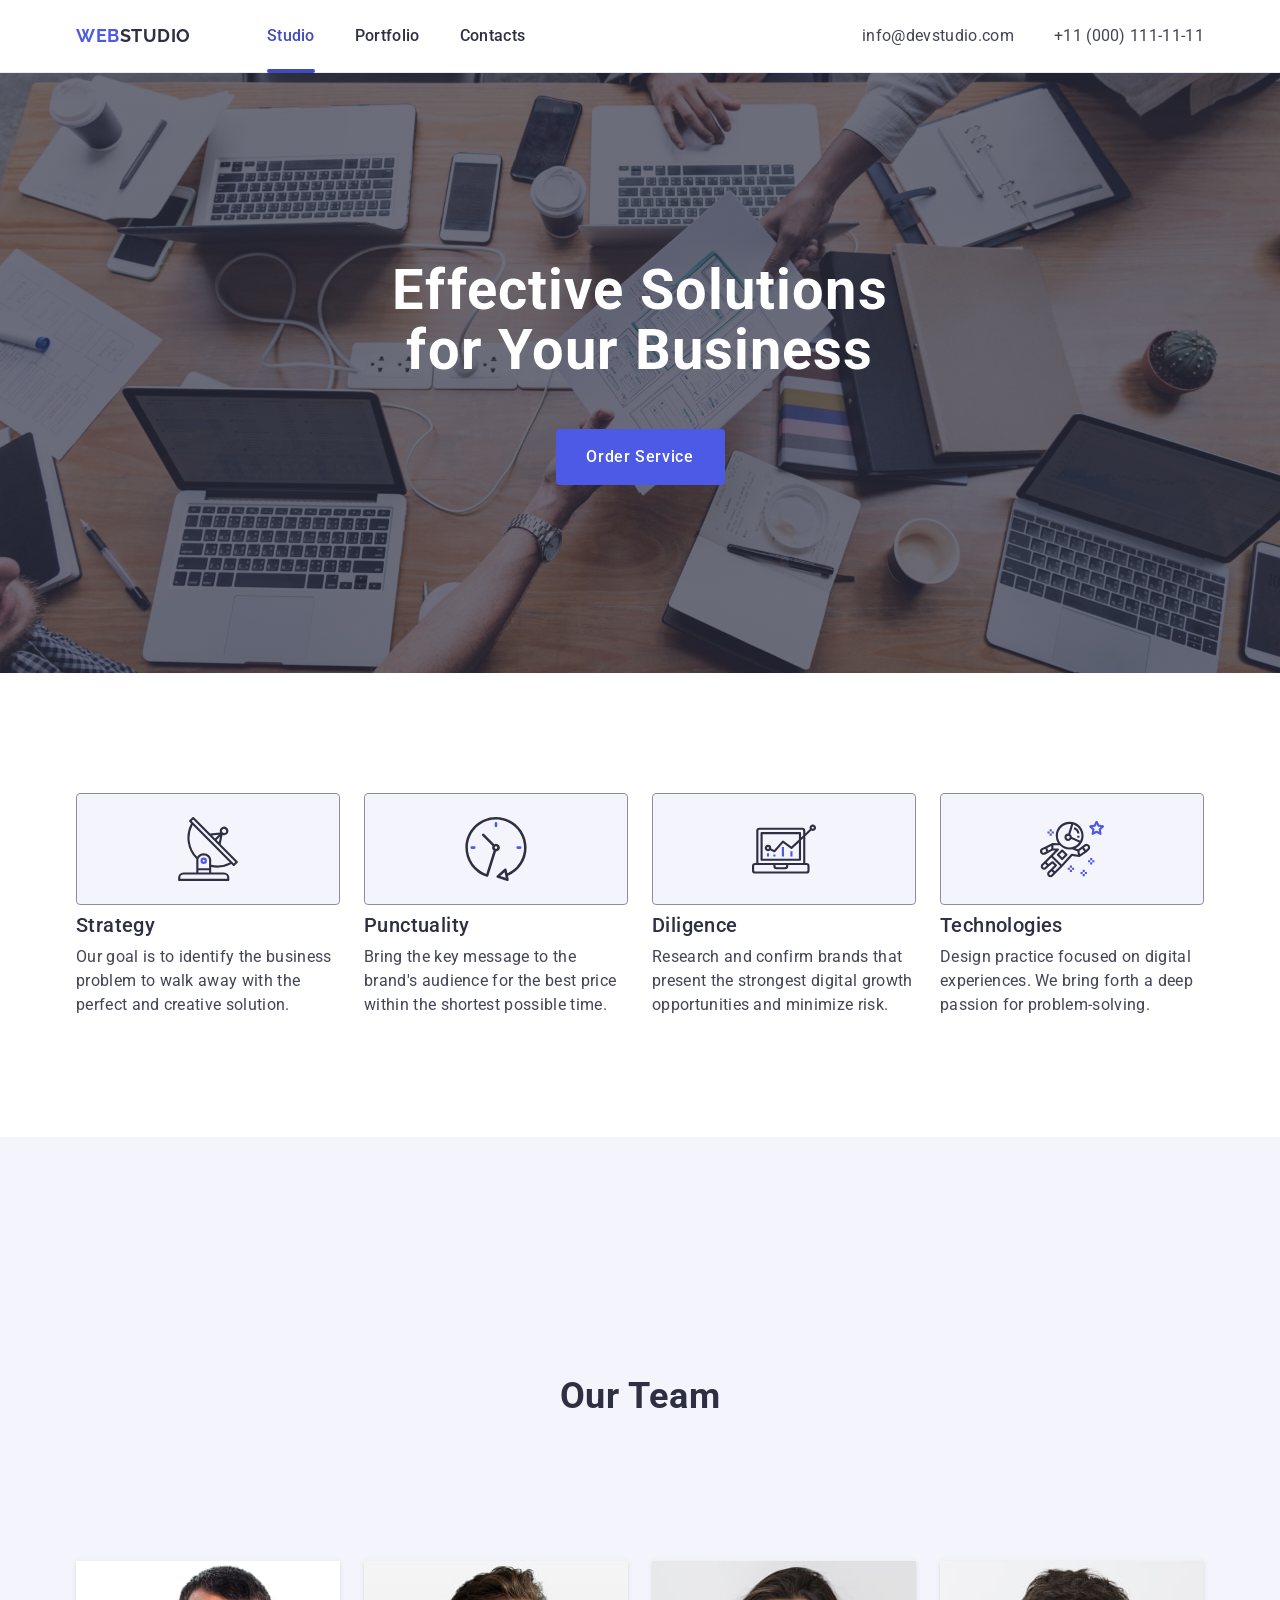
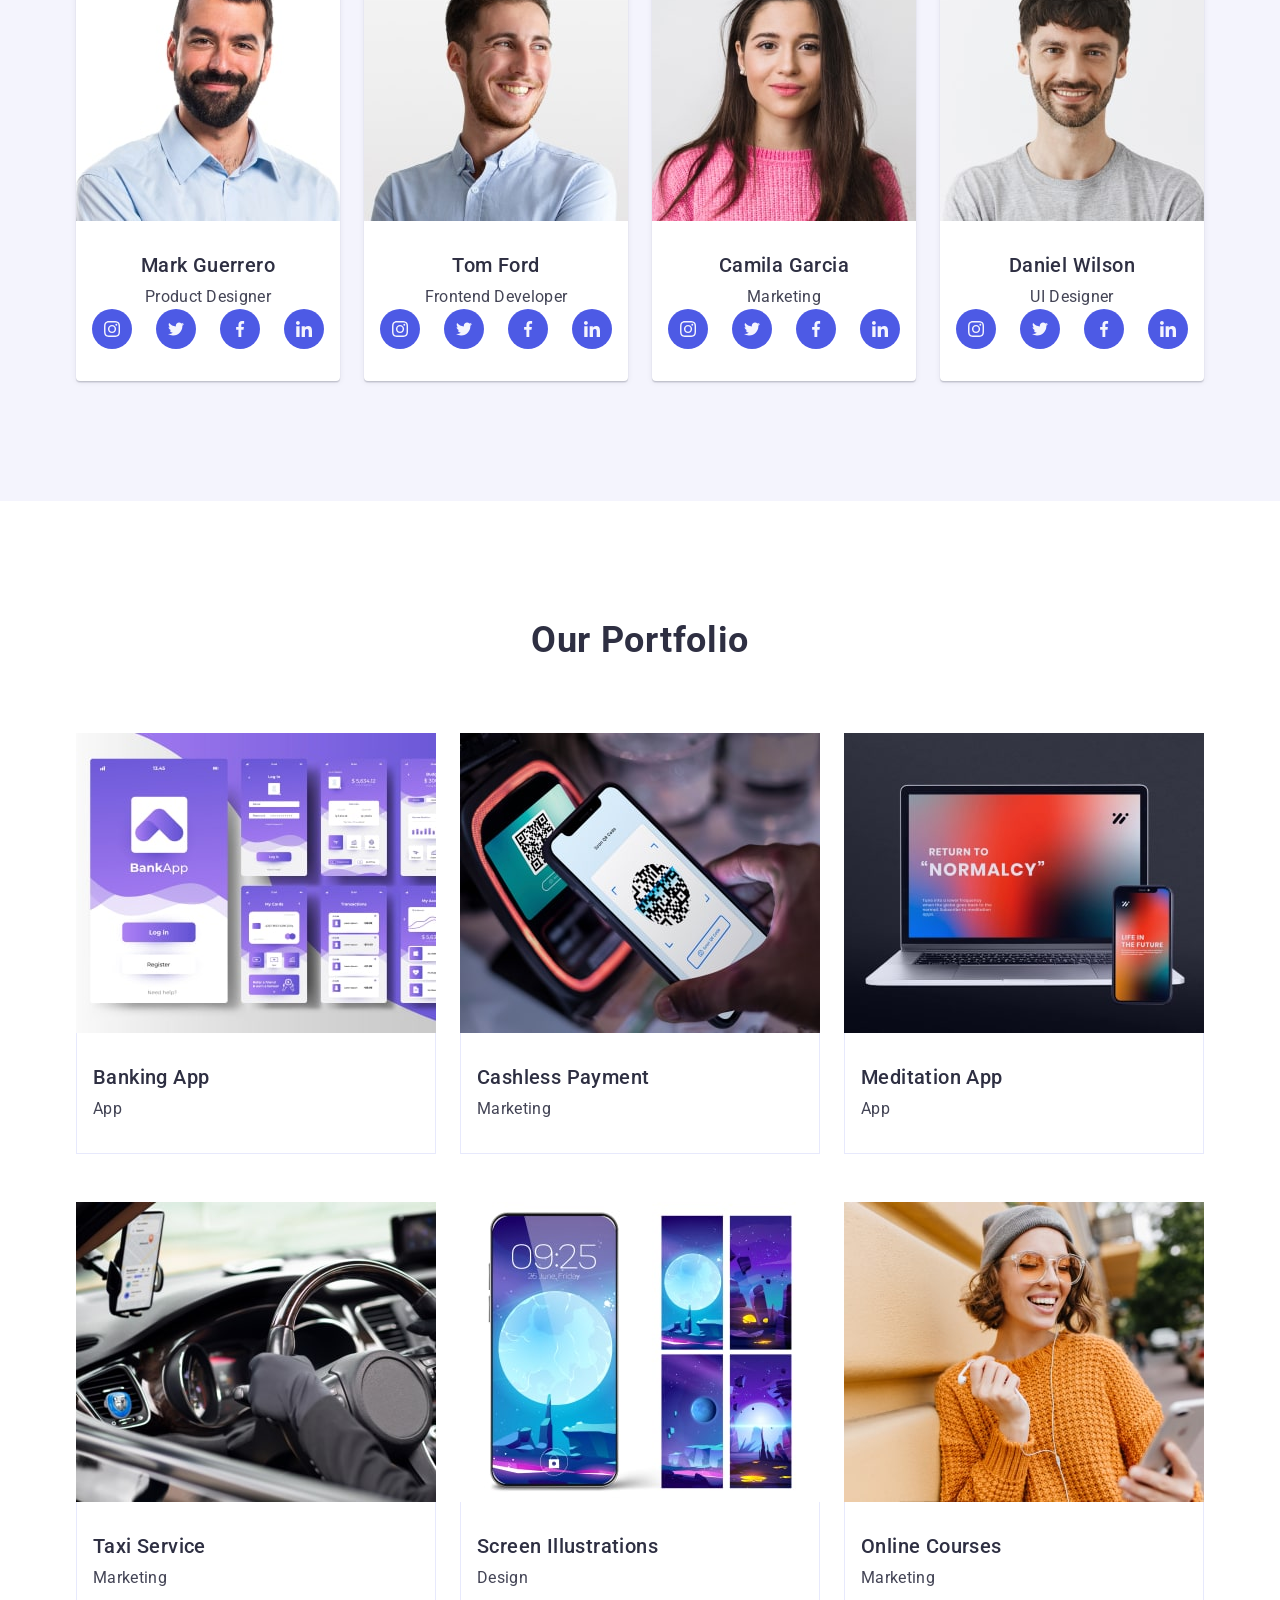
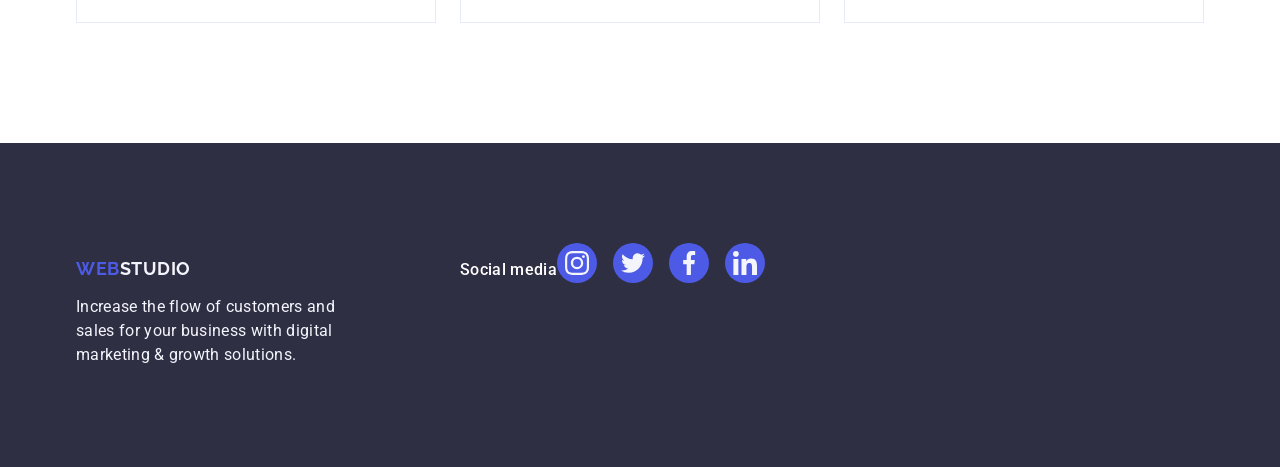
==== commit 05d0c091: "add overlay" ====
--- a/index.html
+++ b/index.html
@@ -328,7 +328,7 @@
                     <li class="portfolio-item">
                         <div class="thumb">
                             <img class="portfolio-photo" src="./images/img7.jpg" alt="Meditation App" width="360">
-                        <p class="overlay"">
+                        <p class="overlay">
                             14 Stylish and User-Friendly App Design Concepts · Task Manager App · Calorie Tracker App · Exotic Fruit Ecommerce
                             App ·
                             Cloud Storage App
@@ -343,7 +343,7 @@
                     <li class="portfolio-item">
                         <div class="thumb">
                             <img class="portfolio-photo" src="./images/img8.jpg" alt="Taxi Service" width="360">
-                            <p class="overlay"">
+                            <p class="overlay">
                                 14 Stylish and User-Friendly App Design Concepts · Task Manager App · Calorie Tracker App · Exotic Fruit Ecommerce
                                 App ·
                                 Cloud Storage App
--- a/css/styles.css
+++ b/css/styles.css
@@ -451,7 +451,6 @@
     height: 100%;
     transform: translateY(100%);
     transition: transform 250ms cubic-bezier(0.4, 0, 0.2, 1);
-    transform: translateY(0%);
 
 
 }
